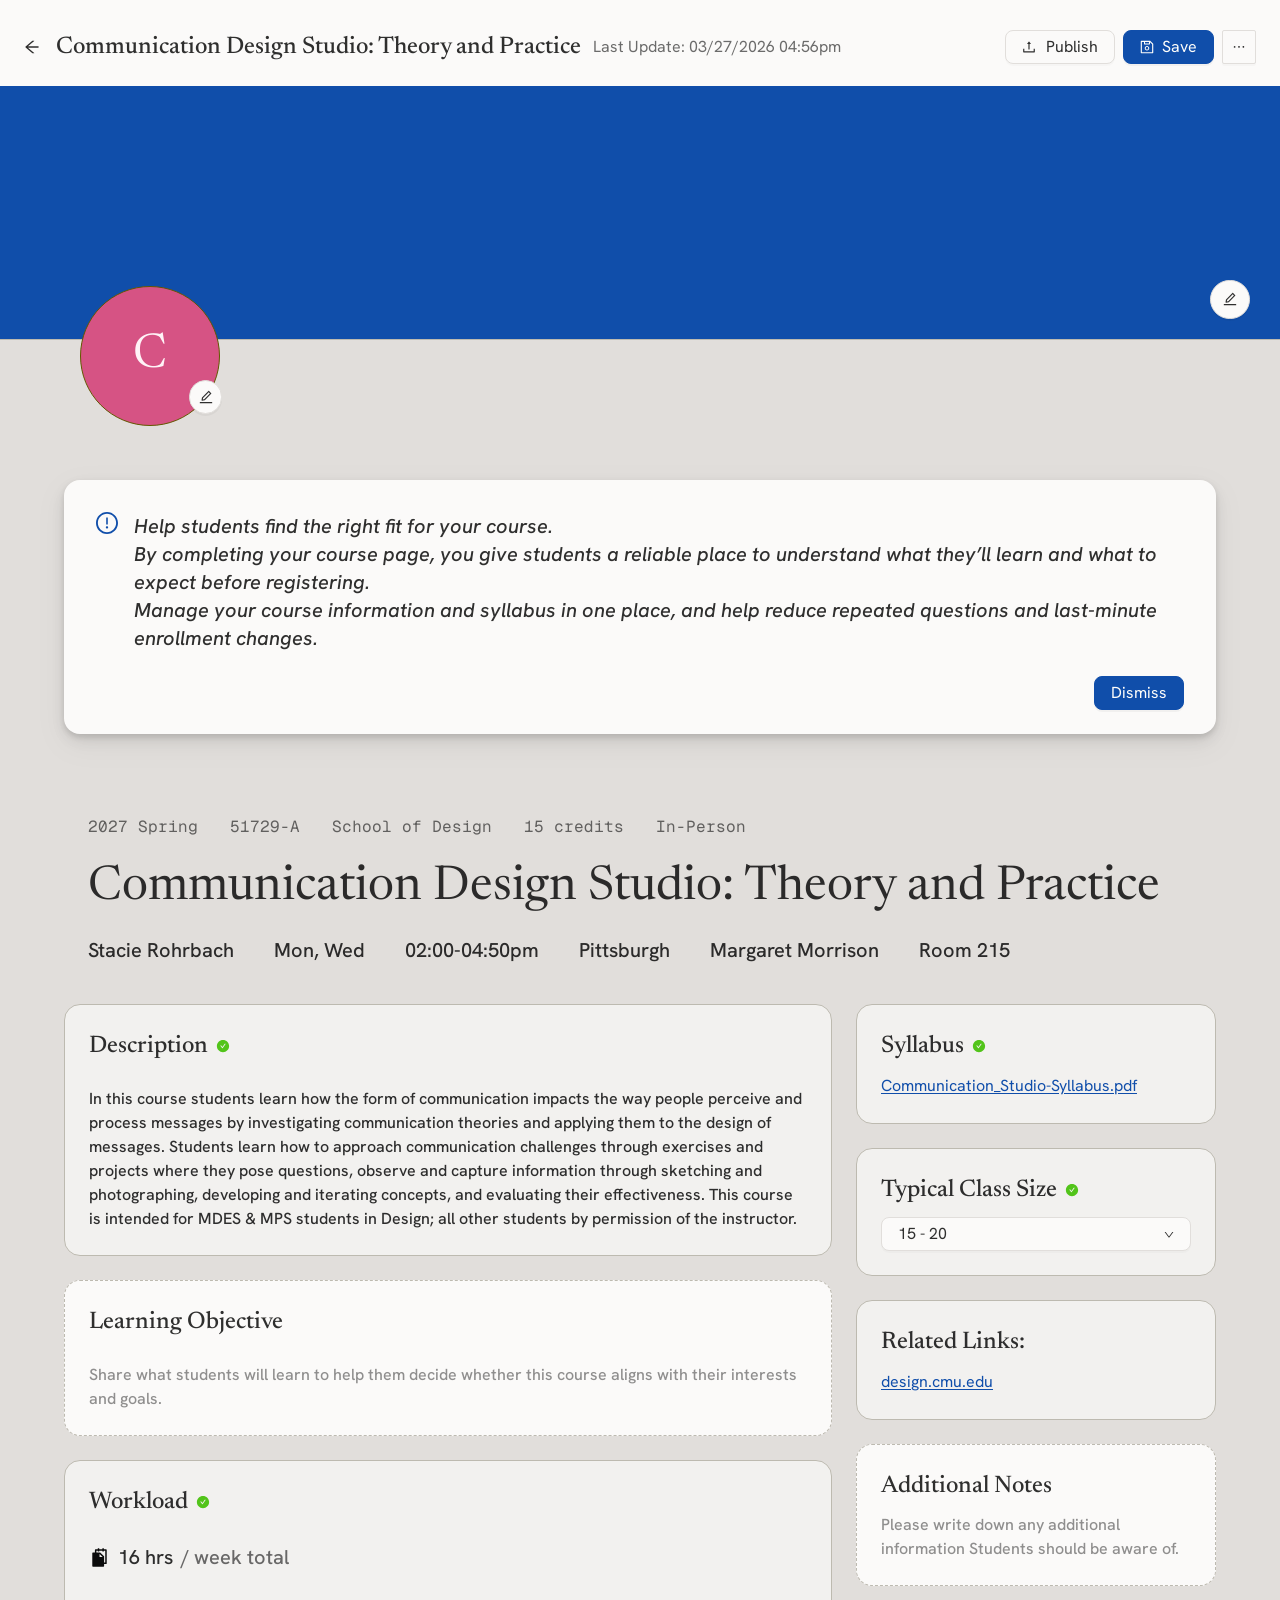
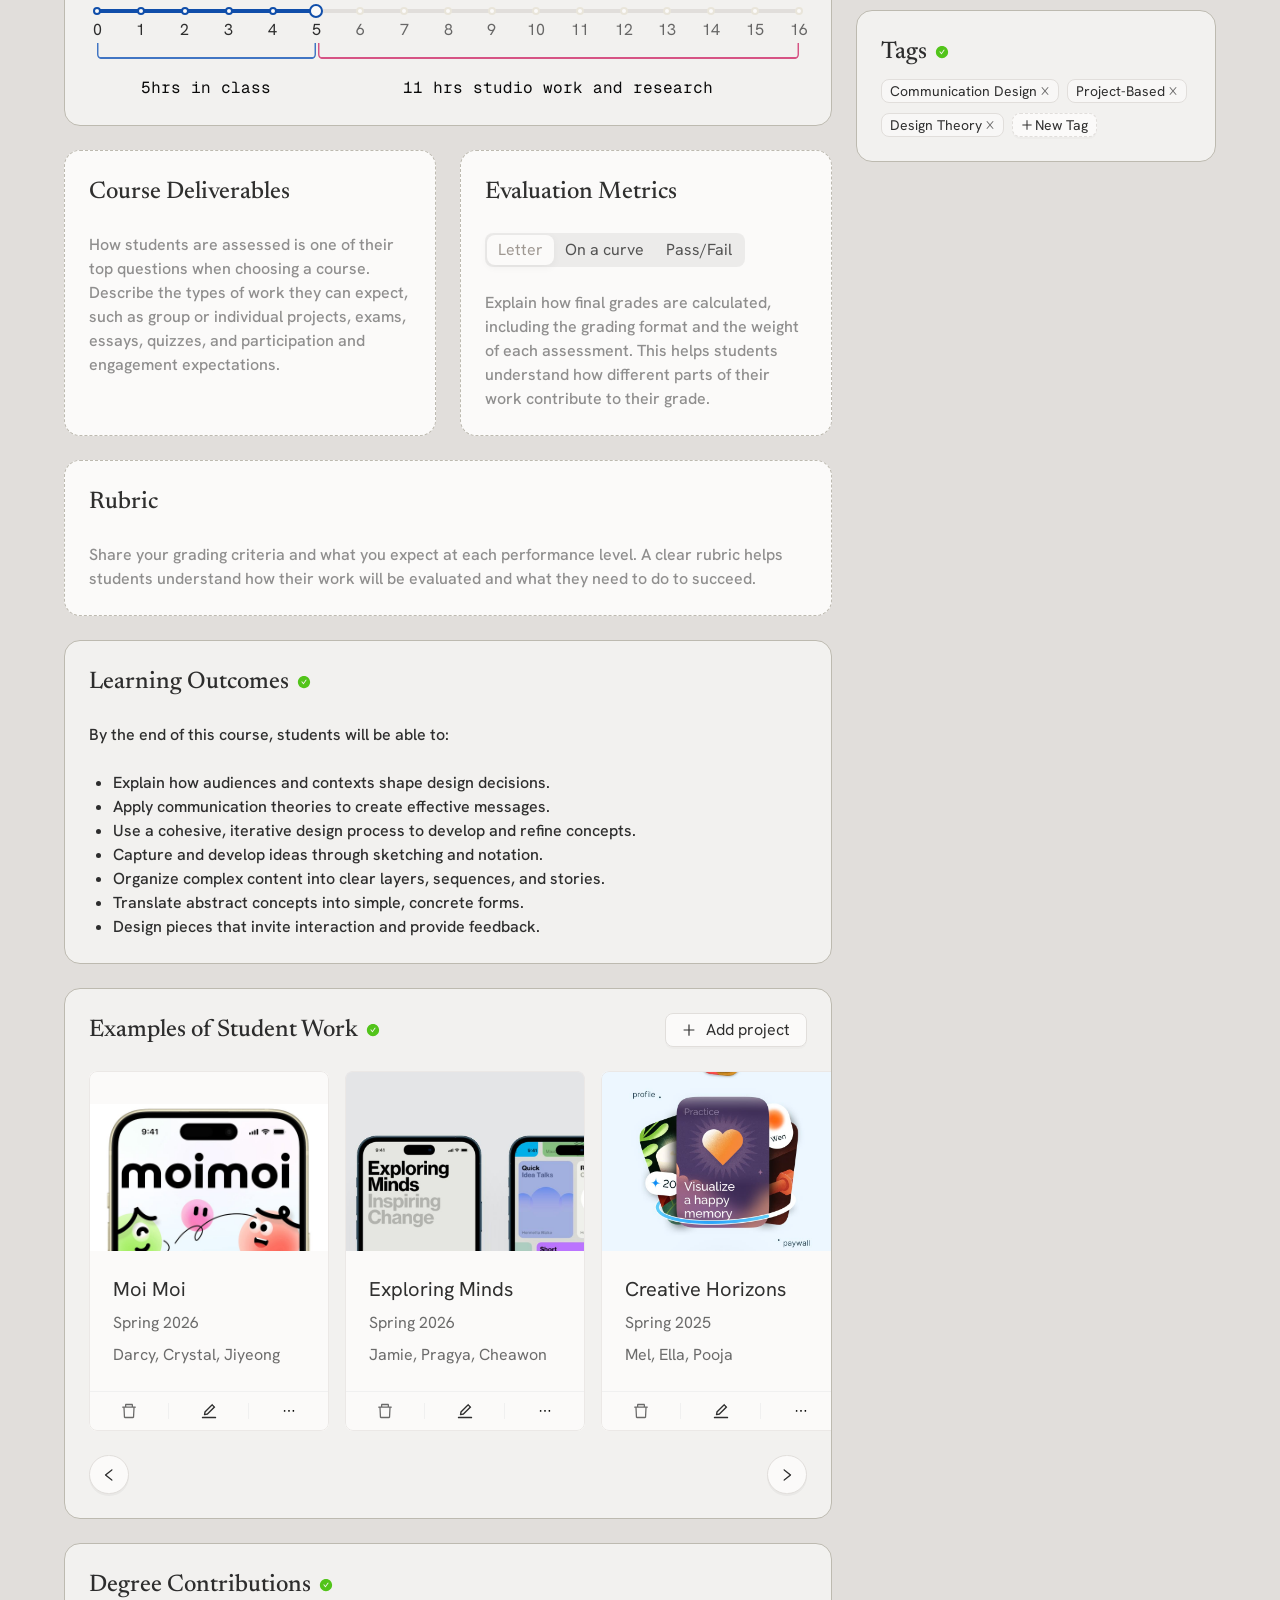
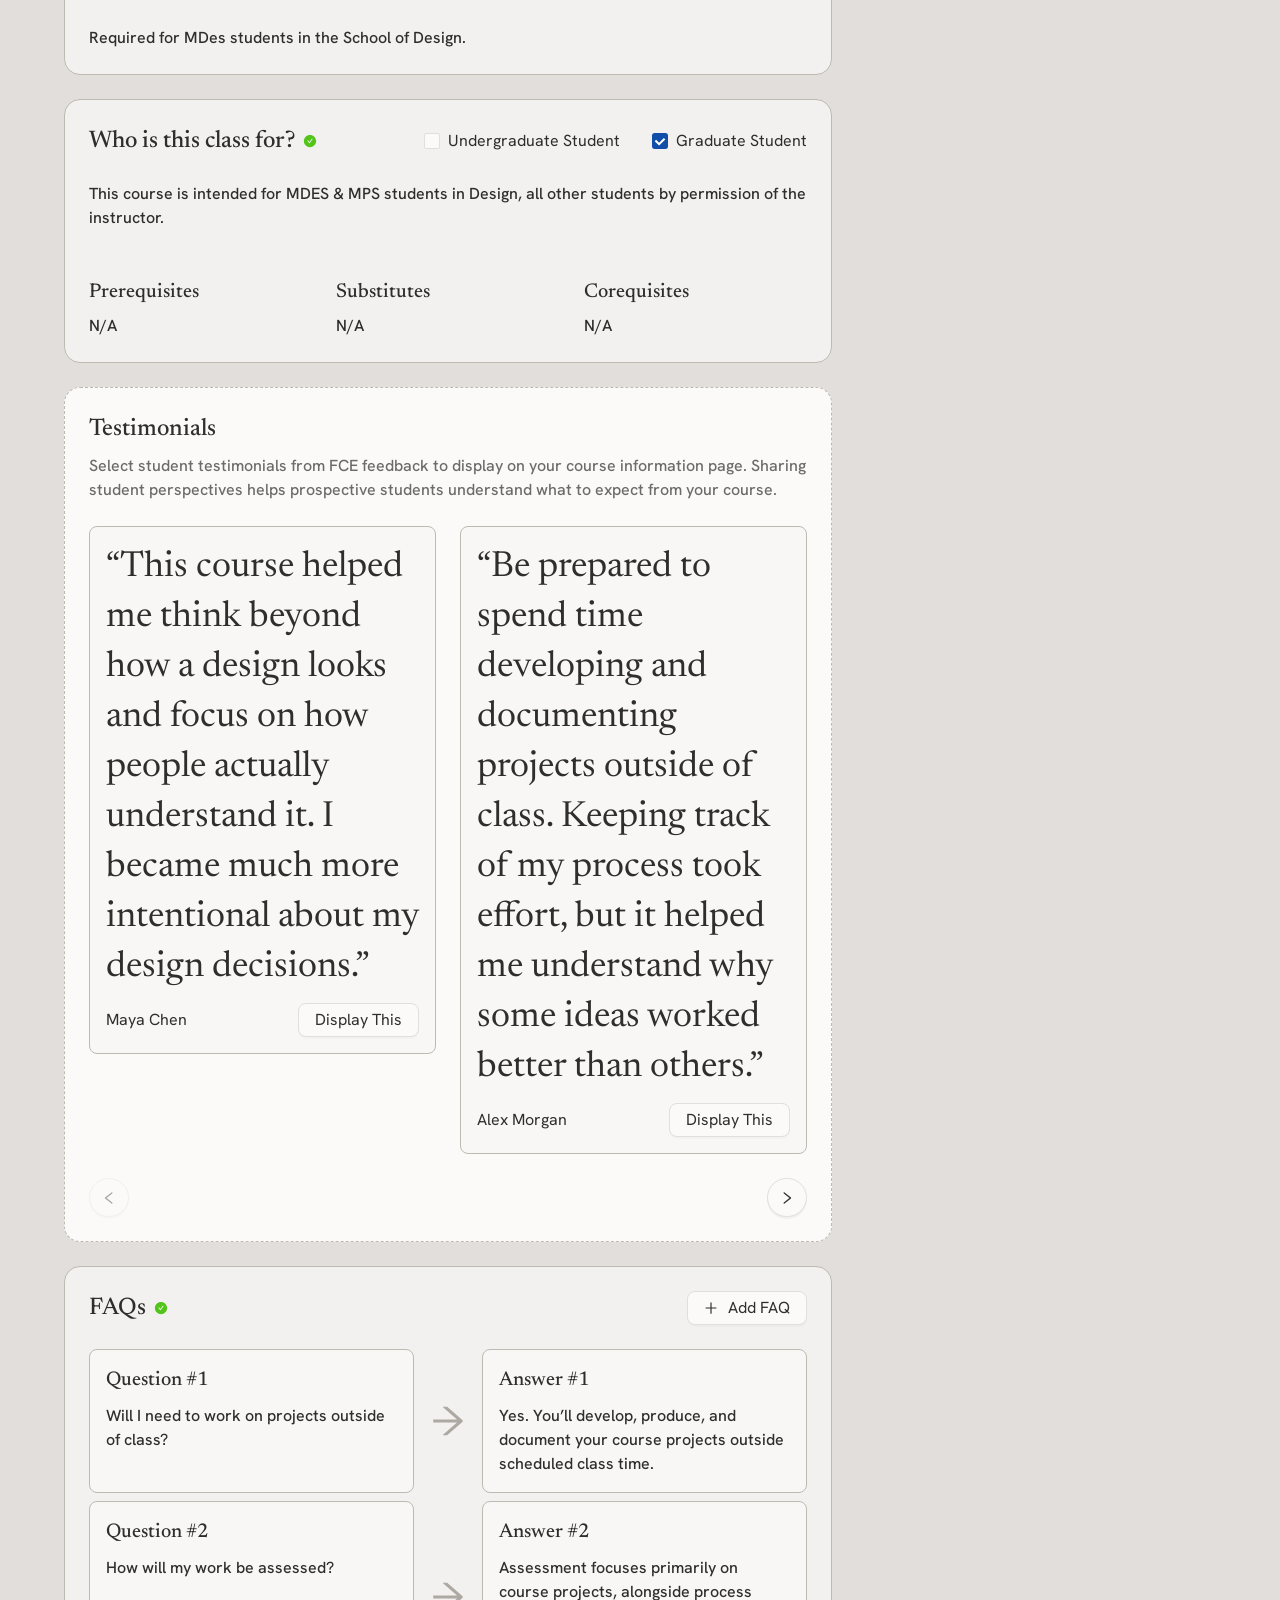
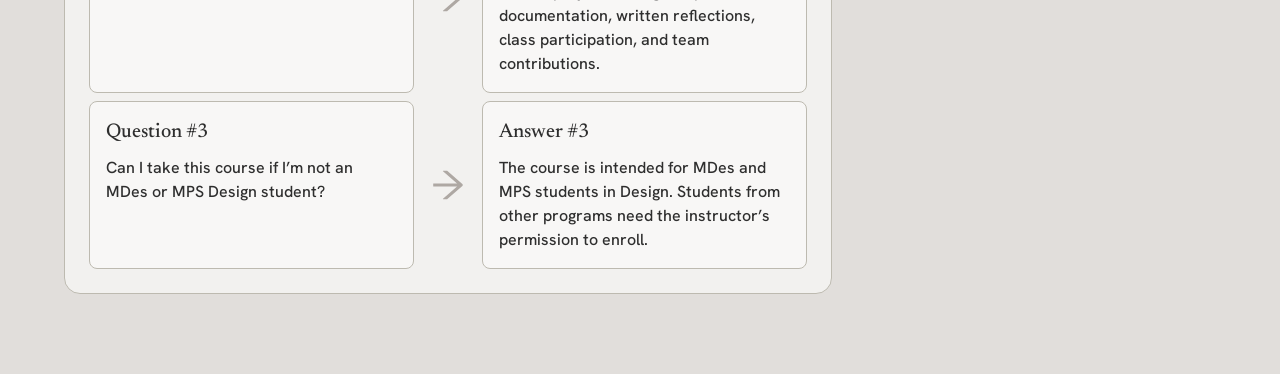
==== courseeditor/index.html @ fc2aa96a "Move course editor into courseeditor/ and add project home page Each prototype page now lives in its" ====
<!doctype html>
<html lang="en">
<head>
  <meta charset="utf-8" />
  <meta name="viewport" content="width=device-width, initial-scale=1" />
  <title>C Studio – Course Editor</title>
  <link rel="preconnect" href="https://fonts.googleapis.com" />
  <link rel="preconnect" href="https://fonts.gstatic.com" crossorigin />
  <link href="https://fonts.googleapis.com/css2?family=Geist+Mono&family=Hanken+Grotesk:ital,wght@0,400;0,500;1,500&family=Newsreader:opsz,wght@6..72,400;6..72,500&display=swap" rel="stylesheet" />
  <link rel="stylesheet" href="styles.css" />
</head>
<body>

  <!-- ============ Page header ============ -->
  <header class="page-header">
    <div class="heading-left">
      <button class="icon-only" aria-label="Back"><img src="assets/icon-back.svg" alt="" width="16" height="16" /></button>
      <div class="heading-title">
        <p class="h4">Communication Design Studio: Theory and Practice</p>
        <p class="body secondary" id="lastUpdate">Last Update: 03/27/2026 04:56pm</p>
      </div>
    </div>
    <div class="heading-extra">
      <div class="menu-anchor">
        <button class="btn btn-secondary" id="publishBtn" aria-haspopup="menu">
          <img src="assets/icon-publish.svg" alt="" width="14" height="14" />Publish
        </button>
        <div class="dropdown-menu publish-menu" id="publishMenu" role="menu" hidden>
          <button role="menuitem" data-action="publish">Publish</button>
          <button role="menuitem" data-action="email">Send as Email</button>
          <button role="menuitem" data-action="canvas">Set up in Canvas</button>
          <button role="menuitem" data-action="syllabus">Export as Syllabus</button>
          <button role="menuitem" data-action="poster">Export as course poster</button>
        </div>
      </div>
      <button class="btn btn-primary" id="saveBtn"><img src="assets/icon-save.svg" alt="" width="14" height="14" />Save</button>
      <button class="btn-legacy-more" aria-label="More"><img src="assets/icon-header-more.svg" alt="" width="14" height="14" /></button>
    </div>
  </header>

  <!-- ============ Banner + avatar ============ -->
  <div class="hero">
    <div class="banner" id="banner">
      <img id="bannerImg" alt="" hidden />
      <div class="menu-anchor banner-edit">
        <button class="round-btn round-btn-lg" id="bannerEditBtn" aria-label="Change banner" aria-haspopup="menu">
          <img src="assets/icon-pencil.svg" alt="" width="14" height="14" />
        </button>
        <div class="dropdown-menu banner-menu" id="bannerMenu" role="menu" hidden>
          <button role="menuitem" data-action="upload">Upload from computer</button>
          <button role="menuitem" data-action="ai">Make Image with AI</button>
        </div>
      </div>
      <input type="file" id="bannerFile" accept="image/*" hidden />
    </div>
    <div class="avatar-wrap">
      <div class="avatar" id="avatar"><span>C</span><img id="avatarImg" alt="" hidden /></div>
      <button class="round-btn round-btn-sm avatar-edit" id="avatarEditBtn" aria-label="Change course image">
        <img src="assets/icon-pencil.svg" alt="" width="14" height="14" />
      </button>
      <input type="file" id="avatarFile" accept="image/*" hidden />
    </div>
  </div>

  <!-- ============ Content ============ -->
  <main class="page-content">
    <div class="content">

      <div class="info-wrap" id="infoWrap">
        <div class="modal-info">
          <div class="modal-info-content">
            <img src="assets/icon-info.svg" alt="" width="22" height="22" />
            <div class="modal-info-text">
              <p>Help students find the right fit for your course.<br />By completing your course page, you give students a reliable place to understand what they’ll learn and what to expect before registering. </p>
              <p>Manage your course information and syllabus in one place, and help reduce repeated questions and last-minute enrollment changes.</p>
            </div>
          </div>
          <button class="btn btn-primary" id="dismissInfo">Dismiss</button>
        </div>
      </div>

      <section class="course-head">
        <div class="course-meta">
          <p>2027 Spring</p><p>51729-A</p><p>School of Design</p><p>15 credits</p><p>In-Person</p>
        </div>
        <h1 class="course-title">Communication Design Studio: Theory and Practice</h1>
        <div class="course-info">
          <p>Stacie Rohrbach</p><p>Mon, Wed</p><p>02:00-04:50pm</p><p>Pittsburgh</p><p>Margaret Morrison</p><p>Room 215</p>
        </div>
      </section>

      <div class="columns">
        <!-- ---------- Main column ---------- -->
        <div class="main-col" id="mainCol">

          <div class="block">
            <section class="container" data-section>
              <div class="container-head">
                <h2 class="h4">Description</h2><span class="status" aria-label="Completed"></span>
              </div>
              <div class="body-text" contenteditable="true" data-field data-placeholder="Describe what this course is about.">In this course students learn how the form of communication impacts the way people perceive and process messages by investigating communication theories and applying them to the design of messages. Students learn how to approach communication challenges through exercises and projects where they pose questions, observe and capture information through sketching and photographing, developing and iterating concepts, and evaluating their effectiveness. This course is intended for MDES &amp; MPS students in Design; all other students by permission of the instructor.</div>
            </section>
          </div>

          <div class="block">
            <section class="container" data-section>
              <div class="container-head">
                <h2 class="h4">Learning Objective</h2><span class="status" aria-label="Completed"></span>
              </div>
              <div class="body-text" contenteditable="true" data-field data-placeholder="Share what students will learn to help them decide whether this course aligns with their interests and goals."></div>
            </section>
          </div>

          <div class="block">
            <section class="container" data-section data-always-filled>
              <div class="container-head">
                <h2 class="h4">Workload</h2><span class="status" aria-label="Completed"></span>
              </div>
              <div class="workload-total">
                <img src="assets/icon-snippets.svg" alt="" width="21" height="21" />
                <p class="h5-sans">16 hrs</p><p class="h5-sans secondary">/ week total</p>
              </div>
              <div class="workload">
                <div class="slider" id="slider">
                  <div class="track" id="track"><div class="track-fill" id="trackFill"></div></div>
                  <div class="marks" id="marks"></div>
                  <img class="handle" id="handle" src="assets/icon-handle.svg" alt="" width="14" height="14" />
                </div>
                <div class="brackets">
                  <div class="bracket bracket-in" id="bracketIn">
                    <img src="assets/bracket-blue.svg" alt="" />
                    <p class="mono" id="inLabel">5hrs in class</p>
                  </div>
                  <div class="bracket bracket-out" id="bracketOut">
                    <img src="assets/bracket-pink.svg" alt="" />
                    <p class="mono" id="outLabel">11 hrs studio work and research</p>
                  </div>
                </div>
              </div>
            </section>
          </div>

          <div class="block">
            <div class="pair">
              <section class="container" data-section>
                <div class="container-head">
                  <h2 class="h4">Course Deliverables</h2><span class="status" aria-label="Completed"></span>
                </div>
                <div class="body-text" contenteditable="true" data-field data-placeholder="How students are assessed is one of their top questions when choosing a course. Describe the types of work they can expect, such as group or individual projects, exams, essays, quizzes, and participation and engagement expectations."></div>
              </section>
              <section class="container" data-section>
                <div class="container-head">
                  <h2 class="h4">Evaluation Metrics</h2><span class="status" aria-label="Completed"></span>
                </div>
                <div class="segmented" role="radiogroup" aria-label="Grading format">
                  <button role="radio" aria-checked="true" class="is-selected">Letter</button>
                  <button role="radio" aria-checked="false">On a curve</button>
                  <button role="radio" aria-checked="false">Pass/Fail</button>
                </div>
                <div class="body-text" contenteditable="true" data-field data-placeholder="Explain how final grades are calculated, including the grading format and the weight of each assessment. This helps students understand how different parts of their work contribute to their grade."></div>
              </section>
            </div>
          </div>

          <div class="block">
            <section class="container" data-section>
              <div class="container-head">
                <h2 class="h4">Rubric</h2><span class="status" aria-label="Completed"></span>
              </div>
              <div class="body-text" contenteditable="true" data-field data-placeholder="Share your grading criteria and what you expect at each performance level. A clear rubric helps students understand how their work will be evaluated and what they need to do to succeed."></div>
            </section>
          </div>

          <div class="block">
            <section class="container" data-section>
              <div class="container-head">
                <h2 class="h4">Learning Outcomes</h2><span class="status" aria-label="Completed"></span>
              </div>
              <div class="body-text" contenteditable="true" data-placeholder="Introduce the outcomes.">By the end of this course, students will be able to:</div>
              <ul class="body-text outcomes" contenteditable="true" data-field>
                <li>Explain how audiences and contexts shape design decisions.</li>
                <li>Apply communication theories to create effective messages.</li>
                <li>Use a cohesive, iterative design process to develop and refine concepts.</li>
                <li>Capture and develop ideas through sketching and notation.</li>
                <li>Organize complex content into clear layers, sequences, and stories.</li>
                <li>Translate abstract concepts into simple, concrete forms.</li>
                <li>Design pieces that invite interaction and provide feedback.</li>
              </ul>
            </section>
          </div>

          <div class="block">
            <section class="container container-clip" data-section id="workSection">
              <div class="container-head between">
                <div class="container-head">
                  <h2 class="h4">Examples of Student Work</h2><span class="status" aria-label="Completed"></span>
                </div>
                <button class="btn btn-secondary btn-hover-primary" id="addProjectBtn">
                  <img src="assets/icon-plus-btn.svg" alt="" width="14" height="14" />Add project
                </button>
              </div>
              <div class="carousel" id="workCarousel"><div class="card-row" id="workRow"></div></div>
              <div class="carousel-nav">
                <button class="round-btn round-btn-lg" data-scroll="-1" aria-label="Previous projects"><img src="assets/icon-chev-left.svg" alt="" width="14" height="14" /></button>
                <button class="round-btn round-btn-lg" data-scroll="1" aria-label="Next projects"><img src="assets/icon-chev-right.svg" alt="" width="14" height="14" /></button>
              </div>
            </section>
          </div>

          <div class="block">
            <section class="container" data-section>
              <div class="container-head">
                <h2 class="h4">Degree Contributions</h2><span class="status" aria-label="Completed"></span>
              </div>
              <div class="body-text" contenteditable="true" data-field data-placeholder="Describe which degree requirements this course fulfills.">Required for MDes students in the School of Design.</div>
            </section>
          </div>

          <div class="block">
            <section class="container" data-section>
              <div class="container-head between">
                <div class="container-head">
                  <h2 class="h4">Who is this class for?</h2><span class="status" aria-label="Completed"></span>
                </div>
                <div class="checks">
                  <label class="checkbox"><input type="checkbox" /><span class="box"></span>Undergraduate Student</label>
                  <label class="checkbox"><input type="checkbox" checked /><span class="box"></span>Graduate Student</label>
                </div>
              </div>
              <div class="body-text" contenteditable="true" data-field data-placeholder="Describe who this course is intended for.">This course is intended for MDES &amp; MPS students in Design, all other students by permission of the instructor. </div>
              <div class="reqs">
                <div class="req"><p class="h5-serif">Prerequisites</p><div class="body-text" contenteditable="true">N/A</div></div>
                <div class="req"><p class="h5-serif">Substitutes</p><div class="body-text" contenteditable="true">N/A</div></div>
                <div class="req"><p class="h5-serif">Corequisites</p><div class="body-text" contenteditable="true">N/A</div></div>
              </div>
            </section>
          </div>

          <div class="block">
            <section class="container" data-section id="testimonialSection">
              <div class="testimonial-head">
                <div class="container-head">
                  <h2 class="h4">Testimonials</h2><span class="status" aria-label="Completed"></span>
                </div>
                <p class="body secondary-medium">Select student testimonials from FCE feedback to display on your course information page. Sharing student perspectives helps prospective students understand what to expect from your course.</p>
              </div>
              <div class="testimonial-row" id="testimonialRow"></div>
              <div class="carousel-nav">
                <button class="round-btn round-btn-lg" data-tscroll="-1" aria-label="Previous testimonials"><img src="assets/icon-chev-left.svg" alt="" width="14" height="14" /></button>
                <button class="round-btn round-btn-lg" data-tscroll="1" aria-label="Next testimonials"><img src="assets/icon-chev-right.svg" alt="" width="14" height="14" /></button>
              </div>
            </section>
          </div>

          <div class="block">
            <section class="container" data-section id="faqSection">
              <div class="container-head between">
                <div class="container-head">
                  <h2 class="h4">FAQs</h2><span class="status" aria-label="Completed"></span>
                </div>
                <button class="btn btn-secondary btn-hover-primary" id="addFaqBtn">
                  <img src="assets/icon-plus-btn.svg" alt="" width="14" height="14" />Add FAQ
                </button>
              </div>
              <div class="faq-list" id="faqList"></div>
            </section>
          </div>

        </div>

        <!-- ---------- Sidebar ---------- -->
        <aside class="side-col">
          <section class="container side" data-section data-always-filled>
            <div class="container-head">
              <h2 class="h4">Syllabus</h2><span class="status" aria-label="Completed"></span>
            </div>
            <button class="link" id="syllabusLink">Communication_Studio-Syllabus.pdf</button>
            <input type="file" id="syllabusFile" accept=".pdf,.doc,.docx" hidden />
          </section>

          <section class="container side" data-section data-always-filled>
            <div class="container-head">
              <h2 class="h4">Typical Class Size</h2><span class="status" aria-label="Completed"></span>
            </div>
            <div class="menu-anchor full">
              <button class="dropdown-trigger" id="sizeTrigger" aria-haspopup="listbox">
                <span id="sizeValue">15 - 20</span>
                <img src="assets/icon-dropdown.svg" alt="" width="10" height="11" />
              </button>
              <div class="dropdown-menu size-menu" id="sizeMenu" role="listbox" hidden>
                <button role="option">Under 10</button>
                <button role="option">10 - 15</button>
                <button role="option">15 - 20</button>
                <button role="option">20 - 30</button>
                <button role="option">30+</button>
              </div>
            </div>
          </section>

          <section class="container side">
            <h2 class="h4">Related Links:</h2>
            <a class="link" href="https://www.design.cmu.edu/" target="_blank" rel="noopener">design.cmu.edu</a>
          </section>

          <section class="container side" data-section>
            <h2 class="h4">Additional Notes</h2>
            <div class="body-text" contenteditable="true" data-field data-placeholder="Please write down any additional information Students should be aware of."></div>
          </section>

          <section class="container side" data-section data-always-filled>
            <div class="container-head">
              <h2 class="h4">Tags</h2><span class="status" aria-label="Completed"></span>
            </div>
            <div class="tags" id="tags"></div>
          </section>
        </aside>
      </div>
    </div>
  </main>

  <!-- ============ Modals ============ -->
  <div class="overlay" id="projectOverlay" hidden>
    <div class="modal modal-project" role="dialog" aria-modal="true" aria-labelledby="projectTitle">
      <div class="modal-header">
        <p class="h5-sans" id="projectTitle">Add project</p>
        <button class="icon-only" data-close aria-label="Close"><img src="assets/icon-modal-close.svg" alt="" width="16" height="16" /></button>
      </div>
      <form class="modal-content" id="projectForm" autocomplete="off">
        <div class="form-item">
          <label for="fSemester">Semester<span>:</span></label>
          <div class="select-wrap">
            <select id="fSemester">
              <option>Spring 2027</option><option>Fall 2026</option><option selected>Spring 2026</option><option>Fall 2025</option><option>Spring 2025</option>
            </select>
          </div>
        </div>
        <div class="form-item">
          <label for="fStudents">Student Name<span>:</span></label>
          <input class="field" id="fStudents" placeholder="Jane Doe, John Doe" />
        </div>
        <div class="form-item">
          <label for="fName">Project Name<span>:</span></label>
          <input class="field" id="fName" placeholder="Example Project" required />
        </div>
        <div class="form-item">
          <label for="fLink">Link<span>:</span></label>
          <input class="field" id="fLink" placeholder="www.example.com" />
        </div>
      </form>
      <div class="modal-footer">
        <button class="btn btn-primary" type="submit" form="projectForm" id="projectSubmit">Add</button>
      </div>
    </div>
  </div>

  <div class="overlay" id="emailOverlay" hidden>
    <div class="modal modal-email" role="dialog" aria-modal="true" aria-labelledby="emailTitle">
      <div class="modal-header">
        <p class="h5-sans" id="emailTitle">Send as Email</p>
        <button class="icon-only" data-close aria-label="Close"><img src="assets/icon-modal-close.svg" alt="" width="16" height="16" /></button>
      </div>
      <div class="modal-content email-content">
        <div class="email-row">
          <div class="autocomplete">
            <input class="field" id="emailInput" placeholder="janed@andrew.cmu.edu" autocomplete="off" />
            <div class="dropdown-menu suggest-menu" id="suggestMenu" role="listbox" hidden></div>
          </div>
          <button class="btn btn-secondary" id="emailAdd">Add</button>
        </div>
        <div class="email-tags" id="emailTags"></div>
      </div>
      <div class="modal-footer">
        <button class="btn btn-primary" id="emailSend">Send</button>
      </div>
    </div>
  </div>

  <div class="toast" id="toast" role="status" aria-live="polite" hidden>
    <img src="assets/icon-check-circle.svg" alt="" width="16" height="16" />
    <p id="toastText"></p>
  </div>

  <script src="app.js"></script>
</body>
</html>
---- courseeditor/styles.css ----
/* Design tokens (from Figma: C Studio – Design Board) */
:root {
  --stone-1: #fbfaf9;
  --stone-2: #f8f7f6;
  --stone-3: #f2f1ef;
  --stone-4: #ebe8e6;
  --stone-5: #e1dedb;
  --stone-6: #d6d2cf;
  --stone-10: #9f9892;
  --neutral-1: #fffefb;
  --neutral-6: #e9e5da;
  --neutral-8: #bdbab0;
  --neutral-13: #0b0b0b;
  --primary-1: #f1f7ff;
  --primary-6: #104eaa;
  --magenta-1: #fff3f7;
  --magenta-5: #d65384;
  --mustard-8: #635800;
  --divider: #f0f0f0;

  --text-85: rgba(11, 11, 11, 0.85);
  --text-60: rgba(11, 11, 11, 0.6);
  --text-45: rgba(11, 11, 11, 0.45);
  --text-inverse: #fffefb;

  --serif: "Newsreader", Georgia, serif;
  --sans: "Hanken Grotesk", system-ui, sans-serif;
  --mono: "Geist Mono", ui-monospace, monospace;

  --shadow-popover: 0 3px 6px -4px rgba(0, 0, 0, 0.12), 0 6px 16px 0 rgba(0, 0, 0, 0.08), 0 9px 28px 8px rgba(0, 0, 0, 0.05);
  --shadow-btn-secondary: 0 2px 0 rgba(0, 0, 0, 0.02);
  --shadow-btn-primary: 0 2px 0 rgba(0, 0, 0, 0.04);

  --page-pad: 64px;
}

* { box-sizing: border-box; }
html, body { margin: 0; }
body {
  background: var(--stone-5);
  color: var(--text-85);
  font-family: var(--sans);
  font-size: 16px;
  line-height: 24px;
  -webkit-font-smoothing: antialiased;
}
p, h1, h2, ul { margin: 0; }
button { font: inherit; color: inherit; background: none; border: 0; padding: 0; cursor: pointer; }
input, select { font: inherit; color: inherit; }
[hidden] { display: none !important; }

/* ---------- Type ---------- */
.h4 { font-family: var(--serif); font-weight: 500; font-size: 24px; line-height: 34px; color: var(--text-85); white-space: nowrap; }
.h5-sans { font-family: var(--sans); font-weight: 500; font-size: 20px; line-height: 28px; color: var(--text-85); white-space: nowrap; }
.h5-serif { font-family: var(--serif); font-weight: 500; font-size: 20px; line-height: 28px; }
.body { font-size: 16px; line-height: 24px; }
.secondary { color: var(--text-60); }
.secondary-medium { color: var(--text-60); font-weight: 500; }
.mono { font-family: var(--mono); font-size: 16px; line-height: 26px; color: var(--neutral-13); white-space: nowrap; }

/* ---------- Buttons ---------- */
.btn {
  display: inline-flex; align-items: center; justify-content: center; gap: 10px;
  padding: 4px 16px; border-radius: 8px; border: 1px solid transparent;
  font-size: 16px; line-height: 24px; white-space: nowrap;
  transition: border-color .15s, color .15s, background-color .15s;
}
.btn img { display: block; }
.btn-primary { background: var(--primary-6); border-color: var(--primary-6); color: var(--text-inverse); gap: 8px; box-shadow: var(--shadow-btn-primary); }
.btn-primary:hover { background: #2a64bb; border-color: #2a64bb; }
.btn-secondary { background: var(--stone-1); border-color: var(--stone-5); color: var(--text-85); box-shadow: var(--shadow-btn-secondary); }
.btn-secondary:hover { border-color: var(--primary-6); color: var(--primary-6); }
.btn-secondary:hover img { filter: brightness(0) saturate(100%) invert(20%) sepia(84%) saturate(2400%) hue-rotate(207deg) brightness(88%); }
.btn-primary.is-on { background: var(--primary-6); }

.round-btn {
  display: inline-flex; align-items: center; justify-content: center;
  background: var(--stone-1); border: 1px solid var(--stone-5); border-radius: 100px;
  box-shadow: var(--shadow-btn-primary);
}
.round-btn-lg { width: 40px; height: 39.2px; }
.round-btn-sm { width: 33px; height: 34px; }
.round-btn:hover { border-color: var(--primary-6); }
.round-btn:disabled { opacity: .4; cursor: default; border-color: var(--stone-5); }
.icon-only { display: inline-flex; align-items: center; justify-content: center; }
.icon-only img { display: block; }

.link {
  font-size: 16px; line-height: 26px; color: var(--primary-6); text-decoration: underline;
  text-underline-position: from-font; white-space: nowrap; text-align: left;
}

/* ---------- Header ---------- */
.page-header {
  position: fixed; inset: 0 0 auto 0; height: 86px; z-index: 50;
  background: var(--stone-1);
  display: flex; align-items: center; justify-content: space-between;
  padding: 24px 24px 16px;
}
.heading-left { display: flex; align-items: center; gap: 16px; padding: 6px 0; min-width: 0; }
.heading-title { display: flex; align-items: center; gap: 12px; white-space: nowrap; min-width: 0; }
.heading-title .body { white-space: nowrap; }
.heading-extra { display: flex; align-items: center; gap: 8px; height: 32px; }
.btn-legacy-more {
  width: 34px; height: 34px; display: flex; align-items: center; justify-content: center;
  background: var(--stone-1); border: 1px solid var(--stone-5); border-radius: 2px; box-shadow: var(--shadow-btn-secondary);
}

/* ---------- Dropdown menu ---------- */
.menu-anchor { position: relative; }
.menu-anchor.full { width: 100%; }
.dropdown-menu {
  position: absolute; z-index: 60;
  background: var(--stone-1); border-radius: 8px; padding: 4px 0;
  box-shadow: var(--shadow-popover);
  display: flex; flex-direction: column; overflow: hidden;
}
.dropdown-menu > button, .dropdown-menu > div {
  display: flex; align-items: center; width: 100%; padding: 5px 12px; text-align: left;
  font-size: 16px; line-height: 24px; color: var(--text-85); white-space: nowrap;
}
.dropdown-menu > button:hover, .dropdown-menu > .is-active { background: var(--primary-1); font-weight: 500; }
.publish-menu { right: 0; top: calc(100% + 8px); width: 197px; }
.banner-menu { right: 0; top: calc(100% + 8px); width: 188px; }
.size-menu { left: 0; right: 0; top: calc(100% + 4px); }

/* ---------- Hero ---------- */
.hero { position: relative; padding-top: 80px; }
.banner {
  position: relative; height: 260px; background: var(--primary-6);
  border-bottom: 1px solid var(--neutral-8);
}
.banner > img { position: absolute; inset: 0; width: 100%; height: 100%; object-fit: cover; object-position: 50% 18.7%; }
.banner-edit { position: absolute; right: 30px; bottom: 20px; }
.avatar-wrap { position: absolute; left: 80px; top: 286px; width: 140px; height: 140px; z-index: 2; }
.avatar {
  width: 140px; height: 140px; border-radius: 100px; overflow: hidden;
  background: var(--magenta-5); border: 1px solid var(--mustard-8);
  display: flex; align-items: center; justify-content: center;
  font-family: var(--serif); font-size: 48px; color: var(--magenta-1);
}
.avatar img { width: 100%; height: 100%; object-fit: cover; }
.avatar-edit { position: absolute; left: 109px; top: 94px; }

/* ---------- Layout ---------- */
.page-content { display: flex; justify-content: center; padding: 80px var(--page-pad) 80px; }
.content { width: min(1400px, 100%); display: flex; flex-direction: column; }
.info-wrap { padding-top: 60px; }
.modal-info {
  background: var(--stone-1); border-radius: 16px; padding: 32px 32px 24px;
  display: flex; flex-direction: column; align-items: flex-end; gap: 24px;
  filter: drop-shadow(0 3px 3px rgba(0,0,0,.12)) drop-shadow(0 6px 8px rgba(0,0,0,.08)) drop-shadow(0 9px 14px rgba(0,0,0,.05));
}
.modal-info-content { display: flex; gap: 16px; align-items: flex-start; width: 100%; }
.modal-info-content > img { flex: none; }
.modal-info-text { font-weight: 500; font-style: italic; font-size: 20px; line-height: 28px; color: var(--text-85); }

.course-head { display: flex; flex-direction: column; gap: 24px; padding: 80px 24px 0; }
.course-meta { display: flex; gap: 32px; font-family: var(--mono); font-size: 16px; line-height: 26px; color: var(--text-60); white-space: nowrap; }
.course-title { font-family: var(--serif); font-weight: 400; font-size: 48px; line-height: normal; color: var(--text-85); }
.course-info { display: flex; gap: 40px; font-weight: 500; font-size: 20px; line-height: 28px; white-space: nowrap; flex-wrap: wrap; }

.columns { display: flex; gap: 24px; align-items: flex-start; padding-top: 40px; }
.main-col { flex: 1 1 0; min-width: 0; display: flex; flex-direction: column; gap: 24px; }
.side-col { flex: 0 0 360px; display: flex; flex-direction: column; gap: 24px; }

/* ---------- Containers ---------- */
.container {
  position: relative;
  background: var(--stone-3); border: 1px solid var(--neutral-8); border-radius: 16px;
  padding: 24px; display: flex; flex-direction: column; align-items: flex-start; gap: 24px;
  width: 100%;
}
.container.side { gap: 10px; }
.container.is-empty { background: var(--stone-1); border-style: dashed; }
.container-clip { overflow: hidden; }
.container-head { display: flex; align-items: center; }
.container-head.between { justify-content: space-between; width: 100%; }
.status {
  width: 30px; height: 30px; flex: none;
  background: url(assets/icon-status.svg) center / 14px 14px no-repeat;
}
.container.is-empty .status { display: none; }
.container.is-empty .container-head { align-items: flex-start; }

.body-text {
  width: 100%; font-weight: 500; font-size: 16px; line-height: 24px; color: var(--text-85);
  outline: none; border-radius: 4px; cursor: text; min-height: 24px;
}
.body-text:empty::before { content: attr(data-placeholder); color: var(--text-45); pointer-events: none; }
.outcomes { padding-left: 24px; list-style: disc; }
.outcomes:empty::before { content: "Add a learning outcome."; color: var(--text-45); }

/* Drag handle shown on hover (Figma: "Tool") */
.block { position: relative; width: 100%; isolation: isolate; }
/* Invisible hover area: covers the handle on the left and half of the gaps around the section */
.block::before { content: ""; position: absolute; z-index: -1; inset: -12px -12px -12px -76px; }
.block .tool {
  position: absolute; left: -69px; top: 0; width: 62px; height: 48px;
  display: flex; justify-content: flex-end; padding-top: 16px;
  opacity: 0; pointer-events: none;
}
.block:hover .tool, .block.is-dragging .tool { opacity: 1; pointer-events: auto; }
.tool button {
  width: 32px; height: 32px; display: flex; align-items: center; justify-content: center;
  background: var(--neutral-1); border: 1px solid var(--neutral-8); border-radius: 8px; cursor: grab;
  touch-action: none;
}
.tool button:hover { border-color: var(--primary-6); }
.block.is-dragging { z-index: 40; pointer-events: none; }
.block.is-dragging .tool button { pointer-events: auto; cursor: grabbing; border-color: var(--primary-6); }
.block.is-dragging > :not(.tool) { transform: rotate(-0.4deg); }
.block.is-dragging .container { box-shadow: var(--shadow-popover); }
.drop-placeholder { width: 100%; border: 1px dashed var(--primary-6); border-radius: 16px; background: rgba(16, 78, 170, .04); flex: none; }
body.is-reordering, body.is-reordering * { cursor: grabbing !important; user-select: none; }

.pair { display: flex; gap: 24px; align-items: stretch; width: 100%; }
.pair > .container { flex: 1 1 0; min-width: 0; }

/* ---------- Segmented ---------- */
.segmented { display: flex; align-items: center; padding: 2px; border-radius: 8px; background: rgba(0,0,0,.06); }
.segmented button { padding: 3px 11px; font-size: 16px; line-height: 24px; color: rgba(0,0,0,.65); border-radius: 8px; white-space: nowrap; }
.segmented button.is-selected { background: var(--stone-1); box-shadow: 0 2px 8px rgba(0,0,0,.05); color: var(--text-85); }
.container.is-empty .segmented button.is-selected { color: var(--stone-10); }

/* ---------- Workload ---------- */
.workload-total { display: flex; align-items: center; gap: 8px; width: 100%; }
.workload { width: 100%; display: flex; flex-direction: column; gap: 16px; }
.slider { position: relative; padding: 14px 8px; height: 32px; cursor: pointer; touch-action: none; user-select: none; }
.track { height: 4px; border-radius: 100px; background: var(--stone-5); position: relative; }
.track-fill { position: absolute; left: 0; top: 0; bottom: 0; border-radius: 100px; background: var(--primary-6); }
.marks { position: absolute; left: 8px; right: 8px; top: 12px; height: 0; }
.mark { position: absolute; top: 0; width: 0; }
.mark i {
  position: absolute; left: -4px; top: 0; width: 8px; height: 8px; border-radius: 17px;
  background: var(--stone-1); border: 2px solid var(--neutral-6);
}
.mark.on i { border-color: var(--primary-6); }
.mark.current i { display: none; }
.mark span {
  position: absolute; top: 11px; transform: translateX(-50%); white-space: nowrap;
  font-size: 16px; line-height: 24px; color: var(--text-60);
}
.mark.on span { color: var(--text-85); }
.handle { position: absolute; top: 9px; margin-left: -7px; width: 14px; height: 14px; cursor: grab; }
.slider.is-dragging .handle { cursor: grabbing; }
.brackets { display: flex; gap: 2px; padding: 0 8px; }
.bracket { display: flex; flex-direction: column; align-items: center; min-width: 0; }
.bracket > img { width: 100%; height: 16px; display: block; }
.bracket p { padding-top: 16px; }
.bracket-out { flex: 1 1 0; }

/* ---------- Student work cards ---------- */
.carousel { width: calc(100% + 24px); margin-right: -24px; overflow: hidden; }
.card-row { display: flex; gap: 16px; transition: transform .3s ease; }
.card {
  flex: 0 0 240px; width: 240px; background: var(--stone-1);
  border-radius: 8px; overflow: hidden; display: flex; flex-direction: column; position: relative;
}
.card::after { content: ""; position: absolute; inset: 0; border: 1px solid var(--stone-4); border-radius: 8px; pointer-events: none; }
.card-img { position: relative; height: 180px; overflow: hidden; display: block; }
.card-img img { position: absolute; left: 0; width: 100%; max-width: none; }
.card-img.card-color img.thumb { top: 0; height: 100%; object-fit: cover; }
.card-body { padding: 24px; display: flex; flex-direction: column; gap: 8px; }
.card-body p { white-space: nowrap; overflow: hidden; text-overflow: ellipsis; }
.card-title { font-size: 20px; line-height: 28px; color: var(--text-85); }
.card-sub { font-size: 16px; line-height: 24px; color: var(--text-60); }
.card-actions { display: flex; padding: 12px 0; box-shadow: inset 0 1px 0 var(--divider); }
.card-actions button { flex: 1 1 0; display: flex; justify-content: center; box-shadow: inset -1px 0 0 var(--divider); }
.card-actions button:last-child { box-shadow: none; }
.card-actions button img { width: 16px; height: 16px; display: block; }
.card-actions button:hover img { opacity: .6; }
.carousel-nav { display: flex; justify-content: space-between; width: 100%; }

/* ---------- Who is this for ---------- */
.checks { display: flex; gap: 32px; }
.checkbox { display: inline-flex; align-items: center; gap: 8px; cursor: pointer; white-space: nowrap; }
.checkbox input { position: absolute; opacity: 0; pointer-events: none; }
.checkbox .box { width: 16px; height: 16px; border-radius: 2px; background: var(--stone-1); border: 1px solid var(--stone-5); flex: none; }
.checkbox input:checked + .box { background: url(assets/icon-checkbox-checked.svg) center / 16px 16px no-repeat; border-color: transparent; }
.checkbox input:focus-visible + .box { outline: 2px solid var(--primary-6); outline-offset: 2px; }
.reqs { display: flex; gap: 24px; padding-top: 24px; width: 100%; }
.req { flex: 0 1 300px; display: flex; flex-direction: column; gap: 8px; min-width: 0; }

/* ---------- Testimonials ---------- */
.testimonial-head { display: flex; flex-direction: column; gap: 8px; width: 100%; }
.testimonial-row { display: flex; gap: 24px; align-items: flex-start; width: 100%; }
.testimonial {
  flex: 1 1 0; min-width: 0; background: var(--stone-2); border: 1px solid var(--neutral-8); border-radius: 8px;
  padding: 16px; display: flex; flex-direction: column; gap: 10px;
}
.testimonial blockquote { margin: 0; font-family: var(--serif); font-size: 36px; line-height: 50px; color: var(--text-85); }
.testimonial-foot { display: flex; align-items: center; justify-content: space-between; width: 100%; }

/* ---------- FAQs ---------- */
.faq-list { display: flex; flex-direction: column; gap: 8px; width: 100%; }
.faq { display: flex; gap: 16px; align-items: center; }
.faq-box {
  flex: 1 1 0; min-width: 0; align-self: stretch; background: var(--stone-2); border: 1px solid var(--neutral-8); border-radius: 8px;
  padding: 16px; display: flex; flex-direction: column; gap: 10px; color: var(--text-85);
}
.faq > img { flex: none; width: 36px; height: 36px; }

/* ---------- Sidebar bits ---------- */
.dropdown-trigger {
  width: 100%; display: flex; align-items: center; gap: 8px; padding: 4px 16px;
  background: var(--stone-1); border: 1px solid var(--stone-5); border-radius: 8px; box-shadow: 0 2px 0 rgba(0,0,0,.02);
  text-align: left;
}
.dropdown-trigger span { flex: 1; }
.dropdown-trigger:hover, .dropdown-trigger[aria-expanded="true"] { border-color: var(--primary-6); }
.tags { display: flex; flex-wrap: wrap; gap: 10px 8px; width: 100%; }
.tag {
  display: inline-flex; align-items: center; gap: 3px; padding: 0 8px; border-radius: 8px;
  background: var(--stone-2); border: 1px solid var(--stone-5);
  font-size: 14px; line-height: 22px; color: var(--text-85); white-space: nowrap;
}
.tag button { display: flex; }
.tag button img { width: 10px; height: 10px; display: block; }
.tag-plus { background: var(--stone-1); border-style: dashed; gap: 2px; box-shadow: 0 2px 0 rgba(0,0,0,.02); }
.tag-plus img { width: 12px; height: 12px; }
.tag-input { border: 0; outline: 0; background: transparent; font-size: 14px; line-height: 22px; width: 110px; padding: 0; }

/* ---------- Modals ---------- */
.overlay {
  position: fixed; inset: 0; z-index: 100; background: rgba(0, 0, 0, .45);
  display: flex; align-items: center; justify-content: center; padding: 24px;
}
.modal {
  width: 572px; max-width: 100%; background: var(--stone-1); border-radius: 16px;
  box-shadow: var(--shadow-popover); display: flex; flex-direction: column;
}
.modal-project { overflow: hidden; }
.modal-header {
  display: flex; align-items: center; justify-content: space-between; padding: 16px 24px;
  box-shadow: inset 0 -1px 0 var(--divider);
}
.modal-content { padding: 24px 16px; display: flex; flex-direction: column; }
.modal-footer { display: flex; justify-content: flex-end; padding: 10px 16px 16px; box-shadow: inset 0 1px 0 var(--divider); }
.form-item { display: flex; align-items: flex-start; padding-bottom: 24px; }
.form-item label {
  flex: 0 0 120px; padding-right: 16px; padding-top: 5px; display: flex; gap: 4px; white-space: nowrap;
  font-size: 16px; line-height: 24px; color: var(--text-85);
}
.field, .select-wrap select {
  flex: 1 1 0; min-width: 0; width: 100%; padding: 4px 12px; border: 1px solid var(--stone-5); border-radius: 2px;
  background: var(--stone-1); font-size: 16px; line-height: 24px; color: var(--text-85); outline: none;
}
.field::placeholder { color: var(--text-45); }
.field:hover, .select-wrap select:hover { border-color: #5d8ad0; }
.field:focus, .select-wrap select:focus { border-color: #5d8ad0; box-shadow: 0 0 0 2px rgba(16, 78, 170, .1); }
.field.is-invalid { border-color: #ff4d4f; }
.select-wrap { flex: 1 1 0; position: relative; }
.select-wrap select { appearance: none; -webkit-appearance: none; padding-right: 30px; cursor: pointer; }
.select-wrap::after {
  content: ""; position: absolute; right: 12px; top: 50%; width: 10.2px; height: 6.9px; margin-top: -3.4px;
  background: url(assets/icon-select.svg) center / contain no-repeat; pointer-events: none;
}
.email-content { gap: 10px; }
.email-row { display: flex; gap: 8px; align-items: flex-start; width: 100%; }
.autocomplete { position: relative; flex: 1 1 0; }
.suggest-menu { left: 0; top: calc(100% + 4px); min-width: 292px; padding: 4px 0; }
.email-tags { display: flex; flex-wrap: wrap; gap: 8px; }
.email-tags:empty { display: none; }

/* ---------- Toast (Figma: Message) ---------- */
.toast {
  position: fixed; left: 50%; bottom: 40px; transform: translateX(-50%); z-index: 120;
  display: flex; align-items: center; gap: 8px; padding: 10px 16px; border-radius: 2px;
  background: var(--stone-1); box-shadow: 0 2px 8px rgba(0, 0, 0, .15);
  font-weight: 500; white-space: nowrap;
  animation: toast-in .2s ease-out;
}
@keyframes toast-in { from { transform: translate(-50%, 8px); } to { transform: translate(-50%, 0); } }
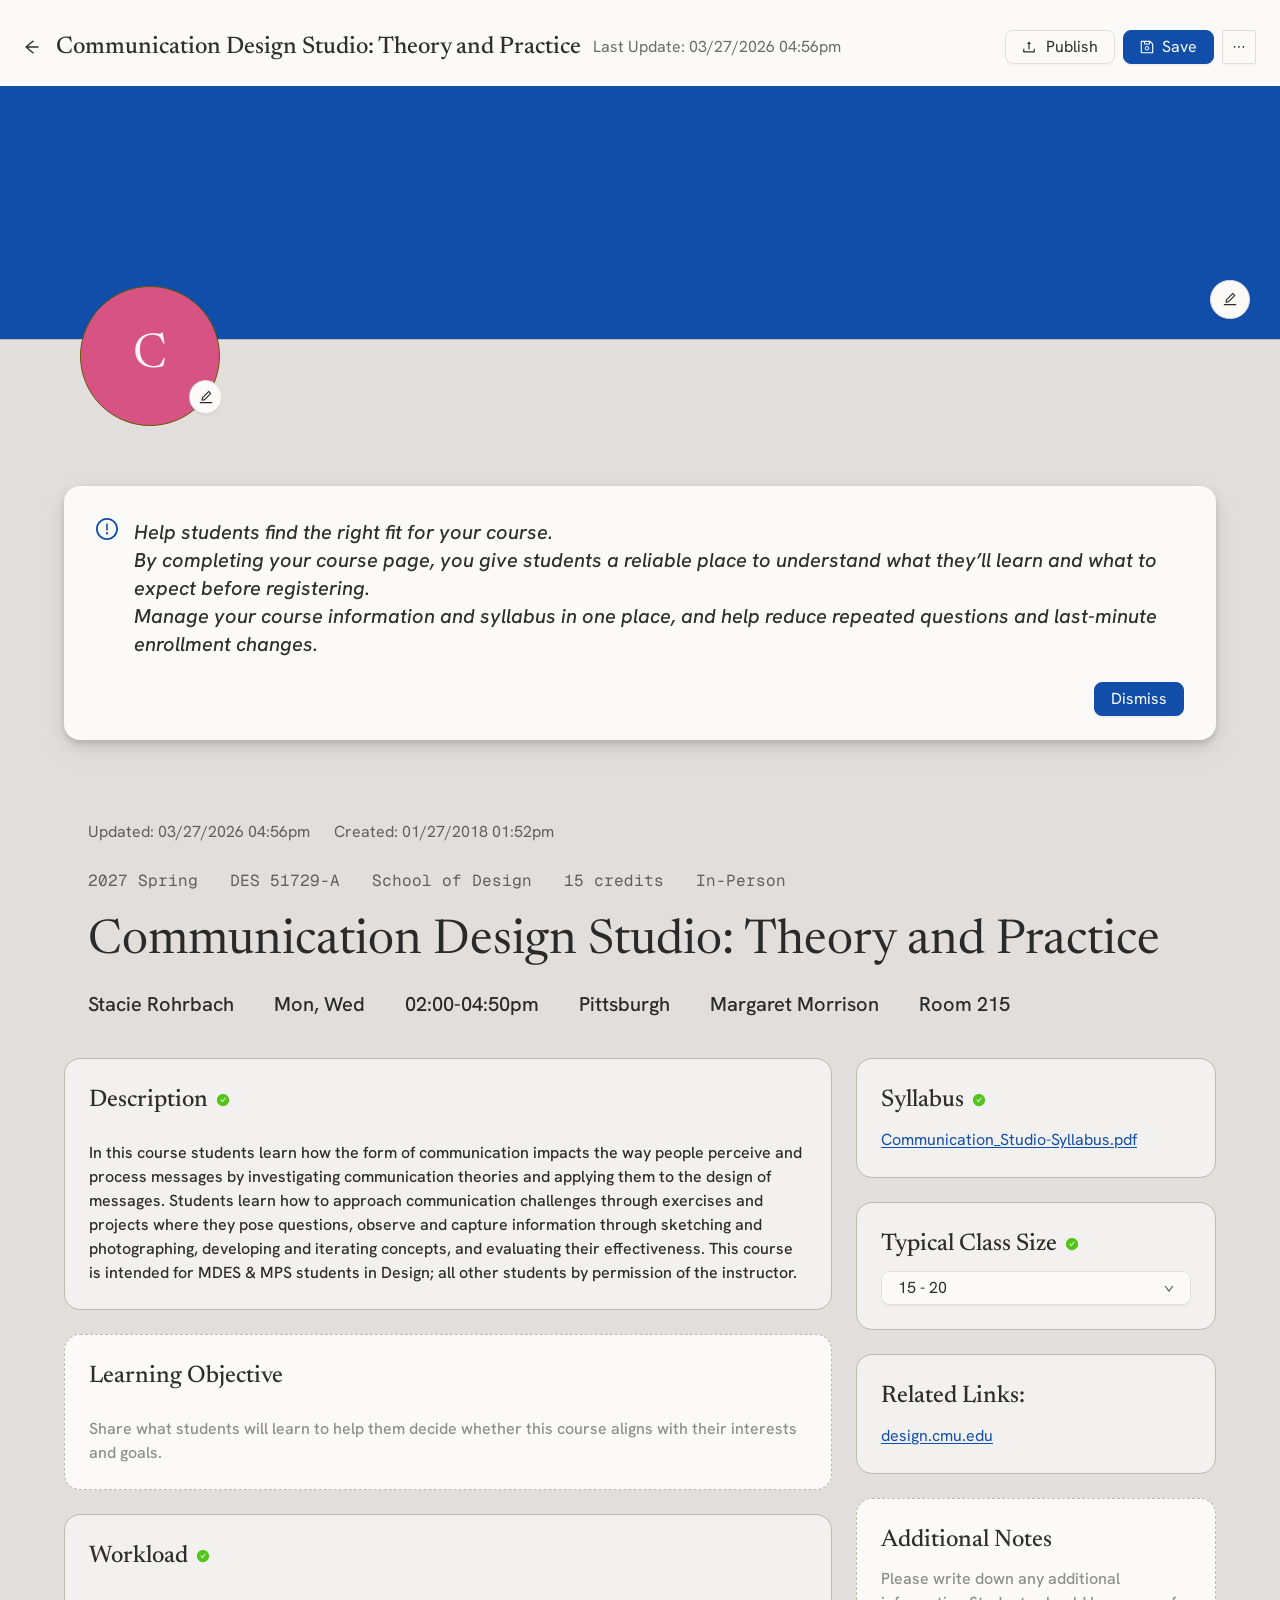
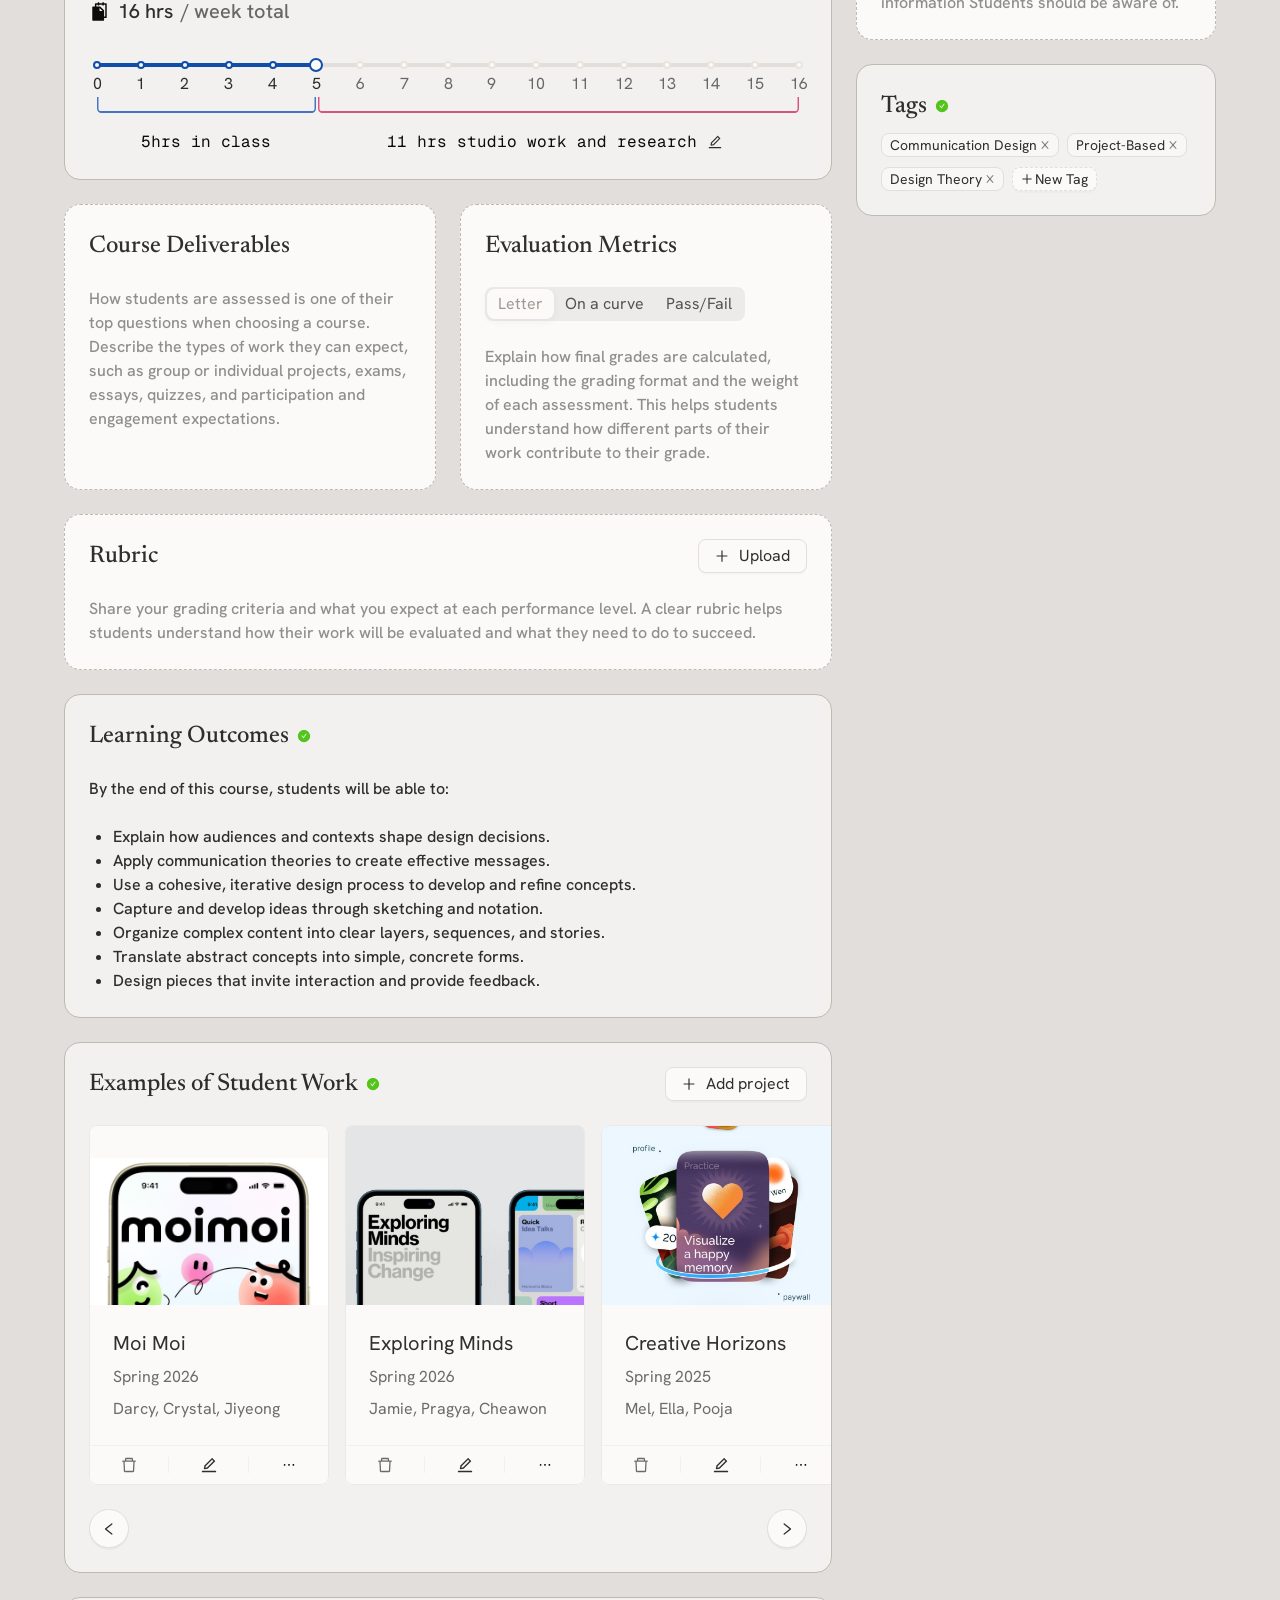
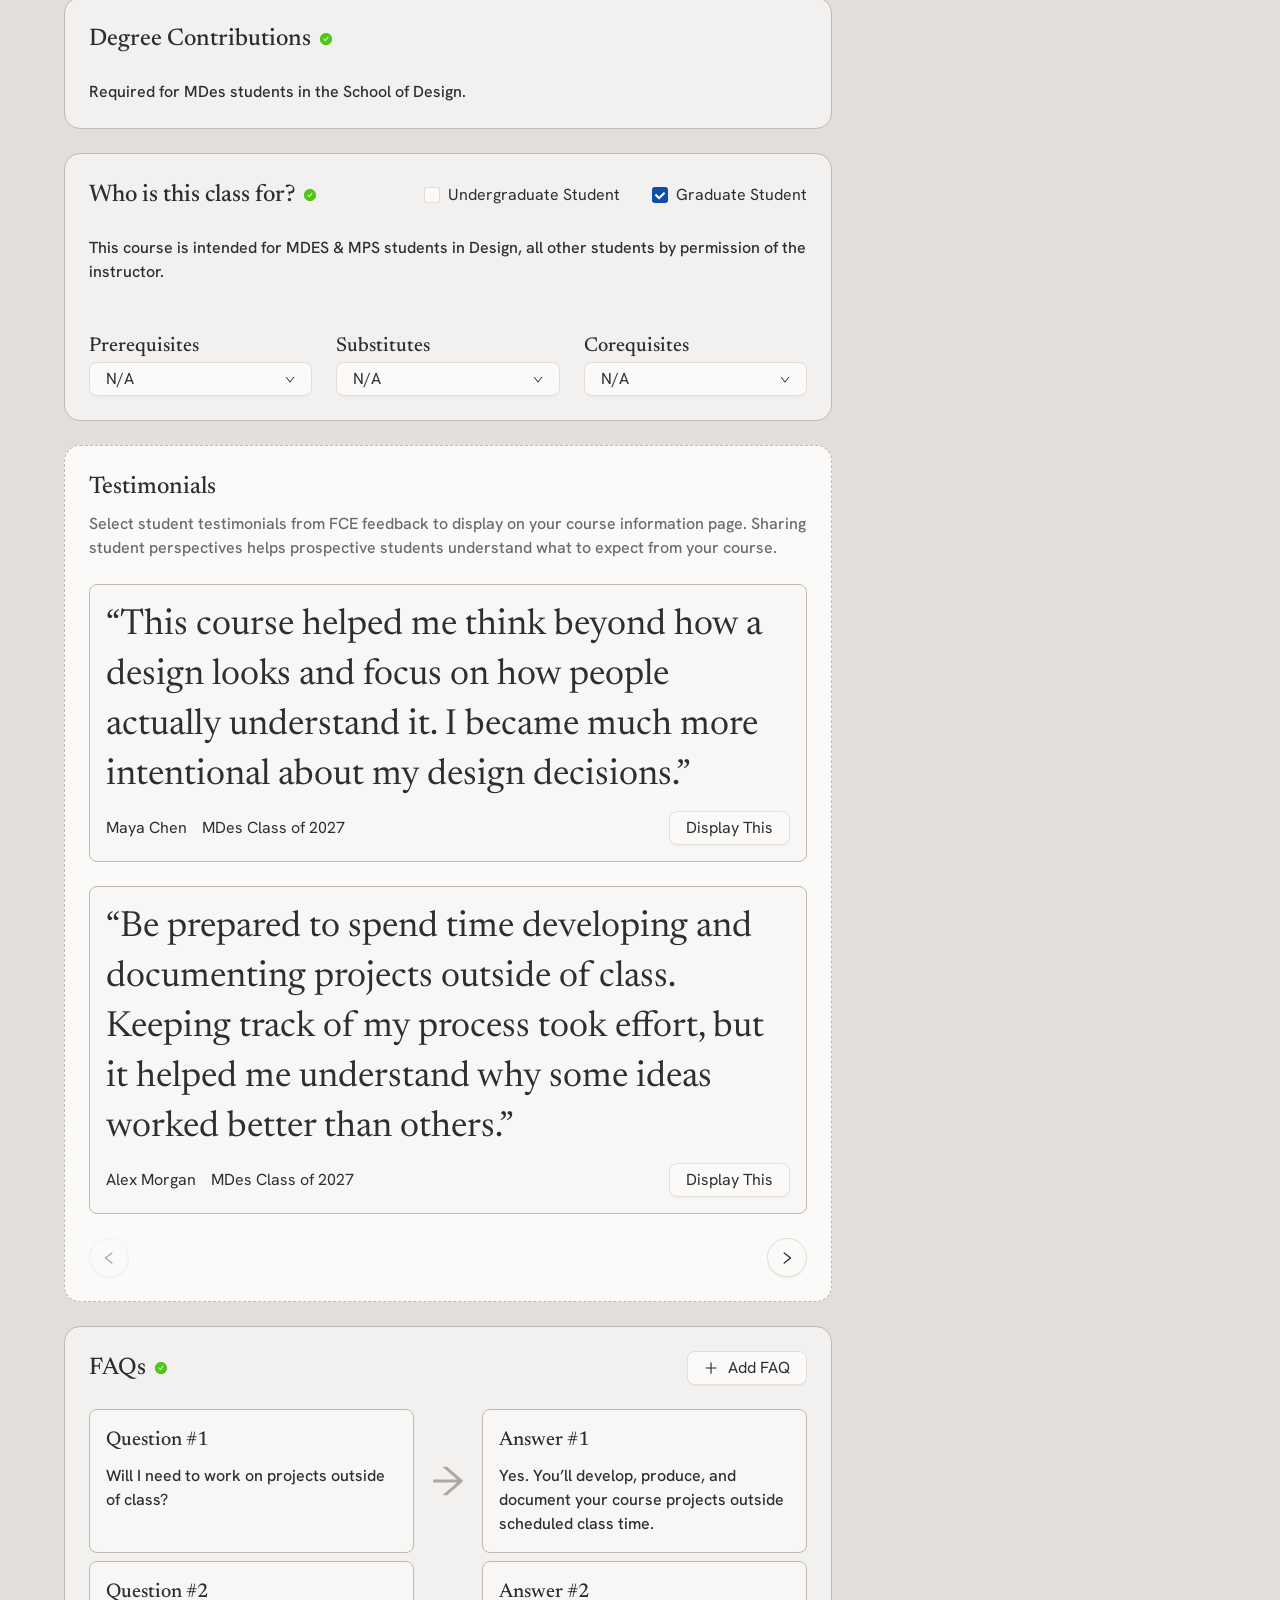
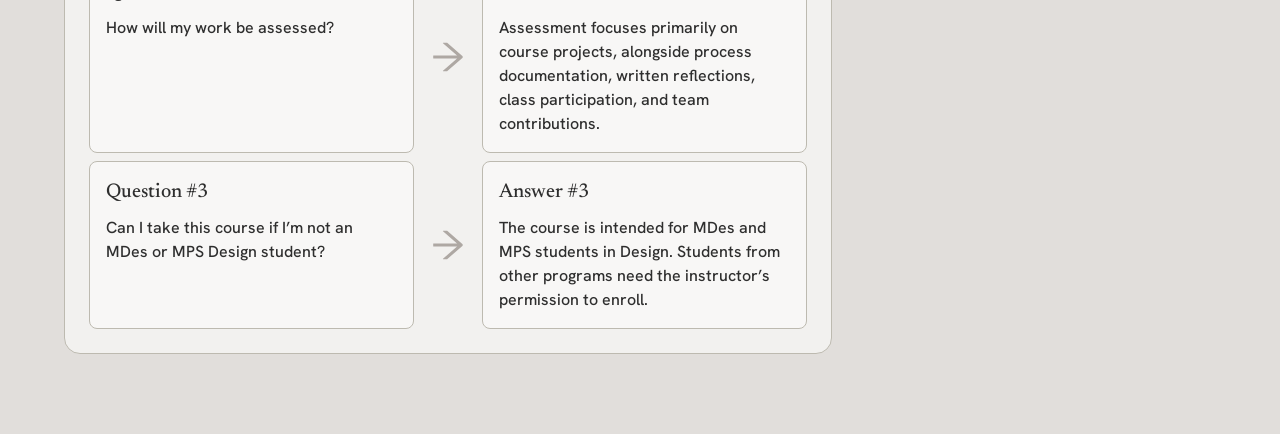
==== commit 9844c369: "Apply latest Figma tweaks to Course Editor and Course Planner Course Editor: - Updated/Created date " ====
--- a/courseeditor/index.html
+++ b/courseeditor/index.html
@@ -7,7 +7,7 @@
   <link rel="preconnect" href="https://fonts.googleapis.com" />
   <link rel="preconnect" href="https://fonts.gstatic.com" crossorigin />
   <link href="https://fonts.googleapis.com/css2?family=Geist+Mono&family=Hanken+Grotesk:ital,wght@0,400;0,500;1,500&family=Newsreader:opsz,wght@6..72,400;6..72,500&display=swap" rel="stylesheet" />
-  <link rel="stylesheet" href="styles.css" />
+  <link rel="stylesheet" href="styles.css?v=3" />
 </head>
 <body>
 
@@ -80,8 +80,11 @@
       </div>
 
       <section class="course-head">
+        <div class="course-dates">
+          <p id="updatedAt">Updated: 03/27/2026 04:56pm</p><p>Created: 01/27/2018 01:52pm</p>
+        </div>
         <div class="course-meta">
-          <p>2027 Spring</p><p>51729-A</p><p>School of Design</p><p>15 credits</p><p>In-Person</p>
+          <p>2027 Spring</p><p>DES 51729-A</p><p>School of Design</p><p>15 credits</p><p>In-Person</p>
         </div>
         <h1 class="course-title">Communication Design Studio: Theory and Practice</h1>
         <div class="course-info">
@@ -118,7 +121,7 @@
               </div>
               <div class="workload-total">
                 <img src="assets/icon-snippets.svg" alt="" width="21" height="21" />
-                <p class="h5-sans">16 hrs</p><p class="h5-sans secondary">/ week total</p>
+                <p class="h5-sans" id="weeklyTotal">16 hrs</p><p class="h5-sans secondary">/ week total</p>
               </div>
               <div class="workload">
                 <div class="slider" id="slider">
@@ -133,7 +136,10 @@
                   </div>
                   <div class="bracket bracket-out" id="bracketOut">
                     <img src="assets/bracket-pink.svg" alt="" />
-                    <p class="mono" id="outLabel">11 hrs studio work and research</p>
+                    <div class="out-label">
+                      <p class="mono" id="outLabel">11 hrs studio work and research</p>
+                      <button class="icon-btn-sm" id="editStudio" aria-label="Edit studio hours"><img src="assets/icon-pencil.svg" alt="" width="14" height="14" /></button>
+                    </div>
                   </div>
                 </div>
               </div>
@@ -164,9 +170,16 @@
 
           <div class="block">
             <section class="container" data-section>
-              <div class="container-head">
-                <h2 class="h4">Rubric</h2><span class="status" aria-label="Completed"></span>
-              </div>
+              <div class="container-head between">
+                <div class="container-head">
+                  <h2 class="h4">Rubric</h2><span class="status" aria-label="Completed"></span>
+                </div>
+                <button class="btn btn-secondary btn-hover-primary" id="rubricUpload">
+                  <img src="assets/icon-plus-btn.svg" alt="" width="14" height="14" />Upload
+                </button>
+                <input type="file" id="rubricFile" accept=".pdf,.doc,.docx,.xlsx,.png,.jpg" hidden />
+              </div>
+              <div class="rubric-files" id="rubricFiles"></div>
               <div class="body-text" contenteditable="true" data-field data-placeholder="Share your grading criteria and what you expect at each performance level. A clear rubric helps students understand how their work will be evaluated and what they need to do to succeed."></div>
             </section>
           </div>
@@ -228,10 +241,10 @@
                 </div>
               </div>
               <div class="body-text" contenteditable="true" data-field data-placeholder="Describe who this course is intended for.">This course is intended for MDES &amp; MPS students in Design, all other students by permission of the instructor. </div>
-              <div class="reqs">
-                <div class="req"><p class="h5-serif">Prerequisites</p><div class="body-text" contenteditable="true">N/A</div></div>
-                <div class="req"><p class="h5-serif">Substitutes</p><div class="body-text" contenteditable="true">N/A</div></div>
-                <div class="req"><p class="h5-serif">Corequisites</p><div class="body-text" contenteditable="true">N/A</div></div>
+              <div class="reqs" id="reqs">
+                <div class="req" data-req="Prerequisites"></div>
+                <div class="req" data-req="Substitutes"></div>
+                <div class="req" data-req="Corequisites"></div>
               </div>
             </section>
           </div>
@@ -380,6 +393,6 @@
     <p id="toastText"></p>
   </div>
 
-  <script src="app.js"></script>
+  <script src="app.js?v=2"></script>
 </body>
 </html>
--- a/courseeditor/styles.css
+++ b/courseeditor/styles.css
@@ -143,7 +143,7 @@
 .avatar-edit { position: absolute; left: 109px; top: 94px; }
 
 /* ---------- Layout ---------- */
-.page-content { display: flex; justify-content: center; padding: 80px var(--page-pad) 80px; }
+.page-content { display: flex; justify-content: center; padding: 86px var(--page-pad) 80px; }
 .content { width: min(1400px, 100%); display: flex; flex-direction: column; }
 .info-wrap { padding-top: 60px; }
 .modal-info {
@@ -156,6 +156,7 @@
 .modal-info-text { font-weight: 500; font-style: italic; font-size: 20px; line-height: 28px; color: var(--text-85); }
 
 .course-head { display: flex; flex-direction: column; gap: 24px; padding: 80px 24px 0; }
+.course-dates { display: flex; gap: 24px; font-size: 16px; line-height: 24px; color: var(--text-60); white-space: nowrap; }
 .course-meta { display: flex; gap: 32px; font-family: var(--mono); font-size: 16px; line-height: 26px; color: var(--text-60); white-space: nowrap; }
 .course-title { font-family: var(--serif); font-weight: 400; font-size: 48px; line-height: normal; color: var(--text-85); }
 .course-info { display: flex; gap: 40px; font-weight: 500; font-size: 20px; line-height: 28px; white-space: nowrap; flex-wrap: wrap; }
@@ -284,7 +285,8 @@
 
 /* ---------- Testimonials ---------- */
 .testimonial-head { display: flex; flex-direction: column; gap: 8px; width: 100%; }
-.testimonial-row { display: flex; gap: 24px; align-items: flex-start; width: 100%; }
+.testimonial-row { display: flex; flex-direction: column; gap: 24px; width: 100%; }
+.testimonial-meta { display: flex; gap: 15px; white-space: nowrap; }
 .testimonial {
   flex: 1 1 0; min-width: 0; background: var(--stone-2); border: 1px solid var(--neutral-8); border-radius: 8px;
   padding: 16px; display: flex; flex-direction: column; gap: 10px;
@@ -372,3 +374,24 @@
   animation: toast-in .2s ease-out;
 }
 @keyframes toast-in { from { transform: translate(-50%, 8px); } to { transform: translate(-50%, 0); } }
+
+/* Workload: editable studio hours */
+.out-label { display: flex; align-items: flex-end; gap: 4px; padding-top: 16px; }
+.out-label p { padding-top: 0 !important; }
+.icon-btn-sm { display: inline-flex; padding: 6px 7px; border-radius: 6px; }
+.icon-btn-sm:hover { background: rgba(11, 11, 11, .06); }
+.icon-btn-sm img { display: block; }
+.studio-input { width: 3.2em; font-family: var(--mono); font-size: 16px; line-height: 24px; padding: 0 4px; border: 1px solid var(--primary-6); border-radius: 2px; background: var(--stone-1); text-align: right; outline: none; }
+
+/* Rubric uploads */
+.rubric-files { display: flex; flex-wrap: wrap; gap: 8px 16px; }
+.rubric-files:empty { display: none; }
+.rubric-file { display: inline-flex; align-items: center; gap: 6px; }
+.rubric-file button { display: flex; opacity: .6; }
+.rubric-file button:hover { opacity: 1; }
+
+/* Prerequisites / Substitutes / Corequisites dropdowns */
+.req { gap: 2px; }
+.req .menu-anchor { width: 100%; }
+.req-menu { left: 0; right: 0; top: calc(100% + 4px); }
+.dropdown-trigger span { min-width: 0; white-space: nowrap; overflow: hidden; text-overflow: ellipsis; }
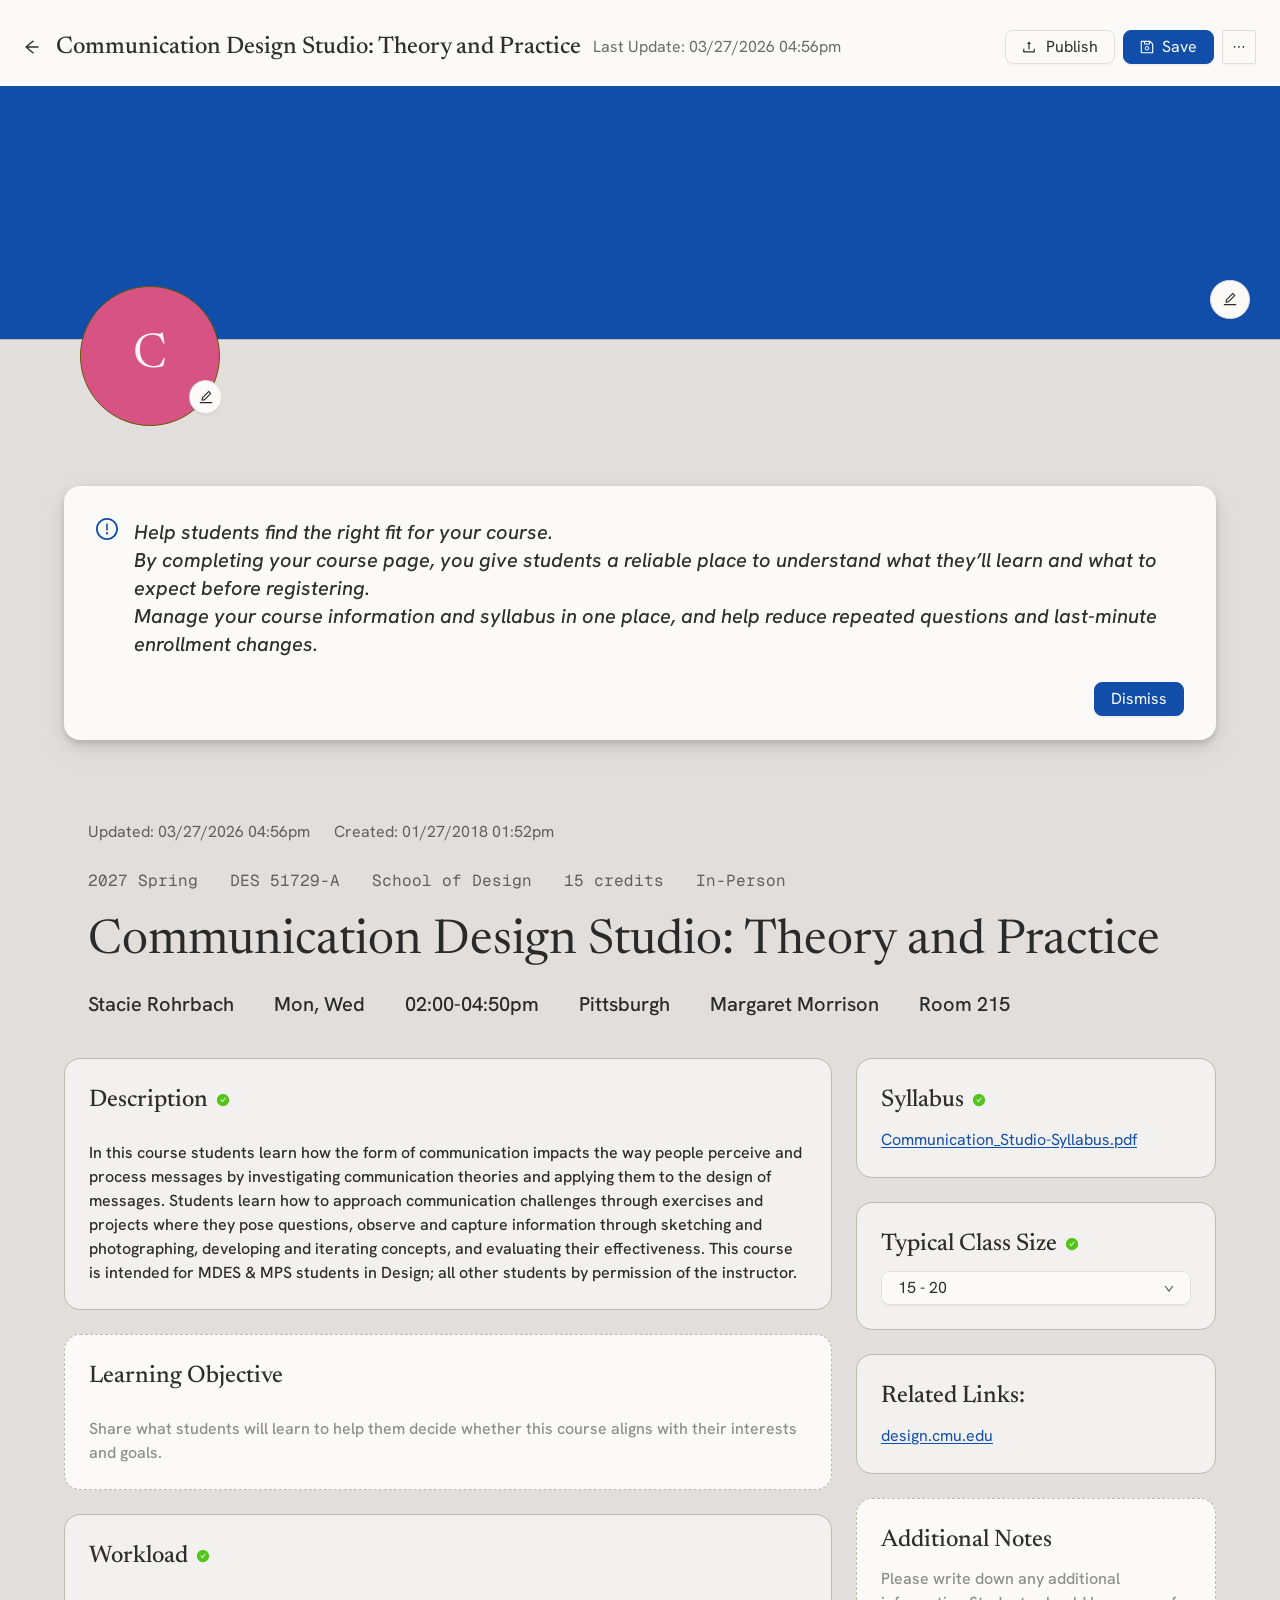
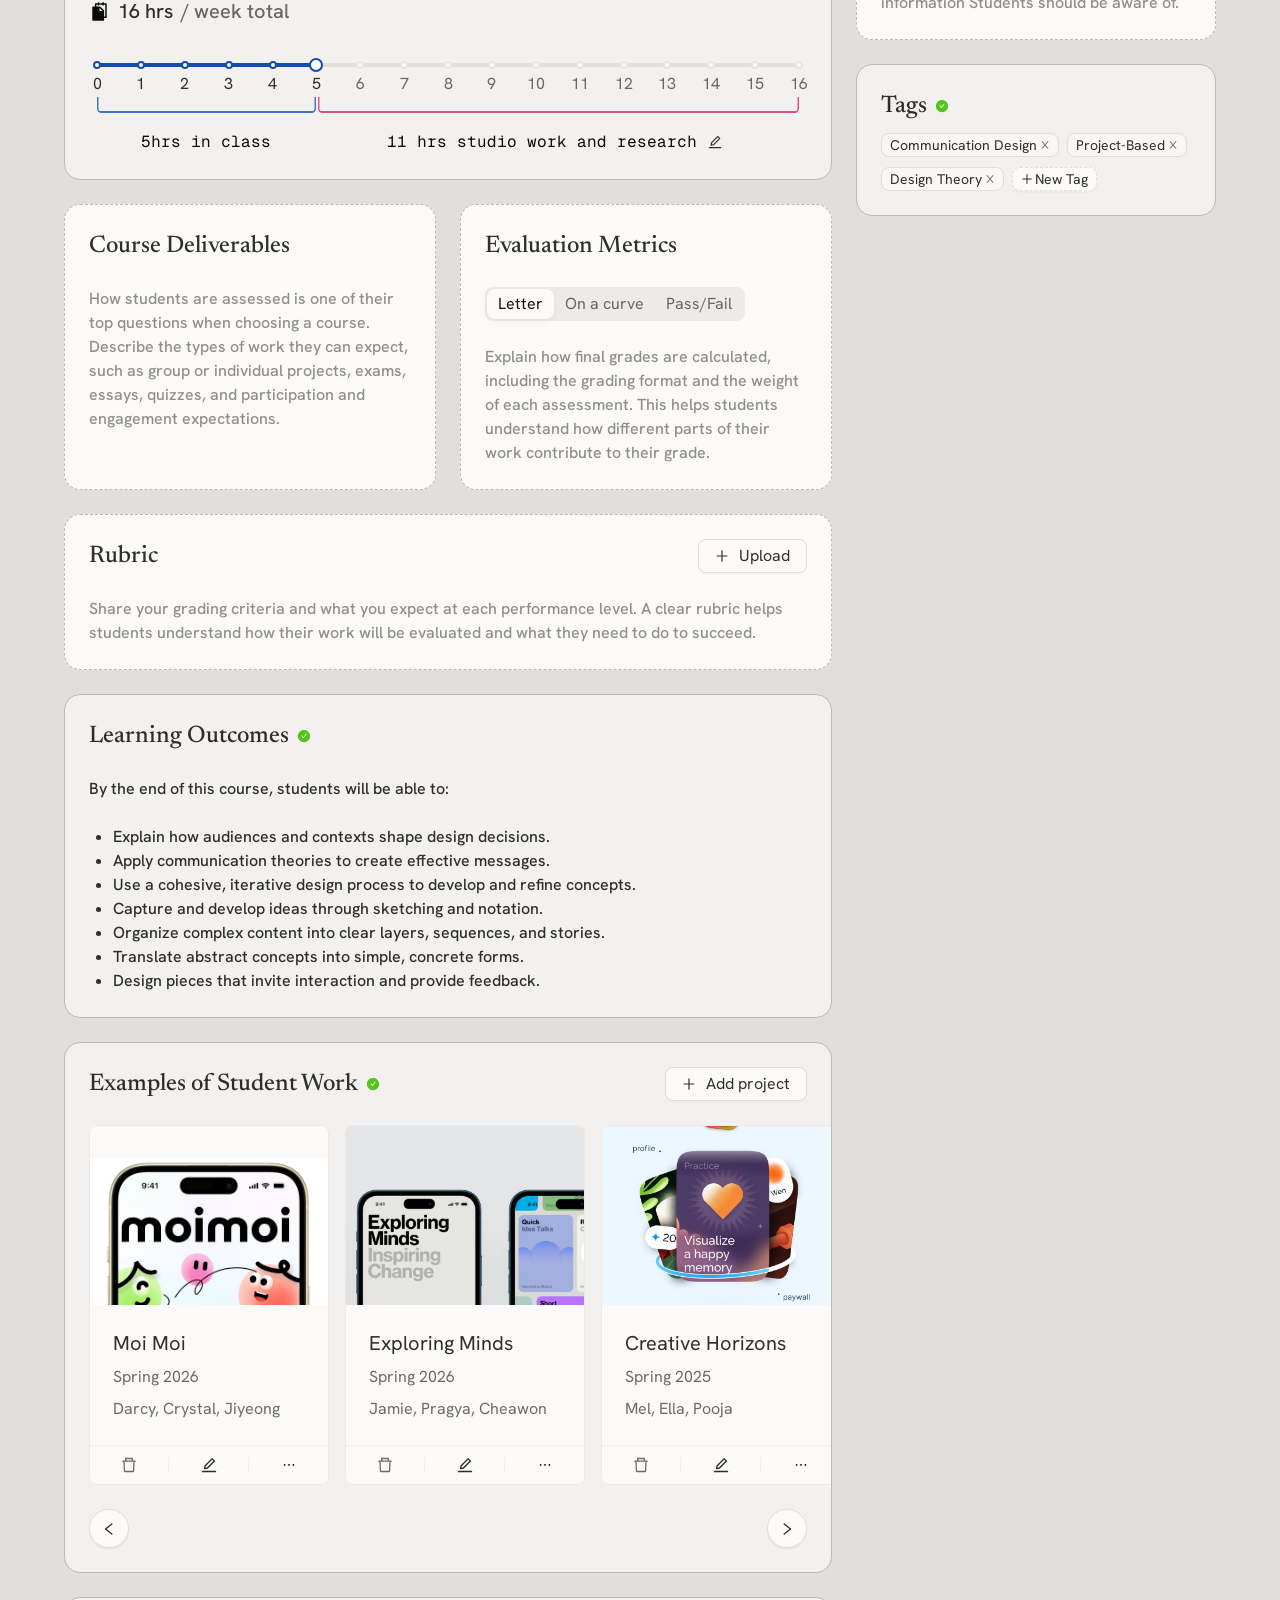
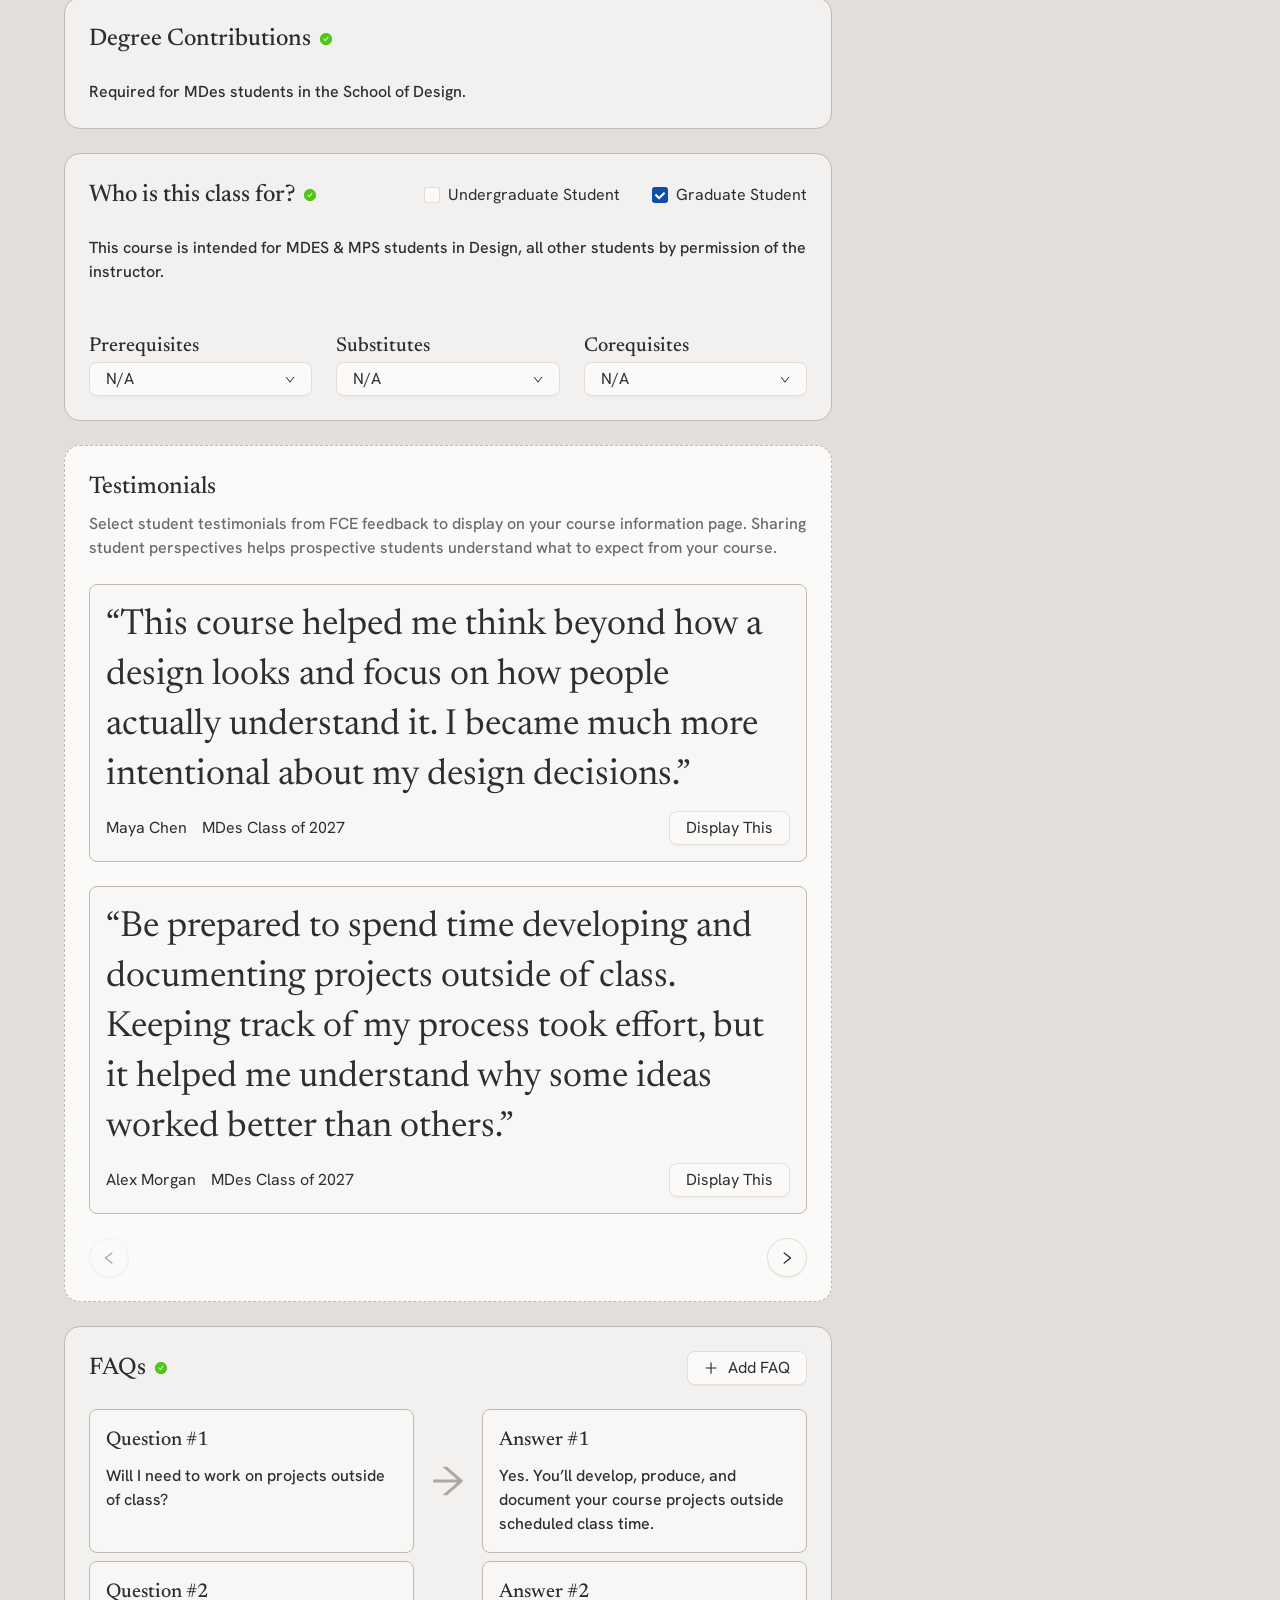
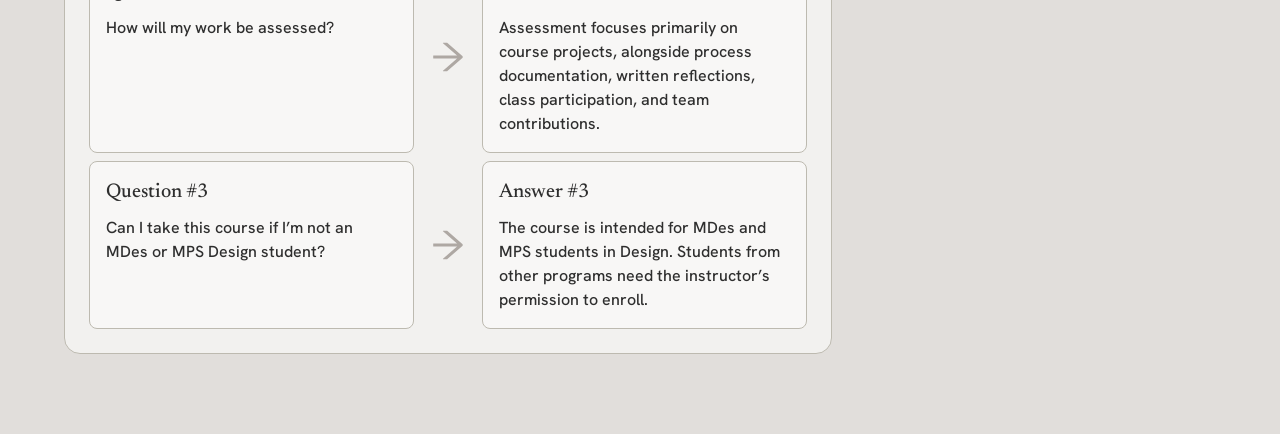
==== commit a086a351: "Update grading segmented control colors to new design Co-Authored-By: Claude Opus 5.5 <noreply@anthr" ====
--- a/courseeditor/index.html
+++ b/courseeditor/index.html
@@ -7,7 +7,7 @@
   <link rel="preconnect" href="https://fonts.googleapis.com" />
   <link rel="preconnect" href="https://fonts.gstatic.com" crossorigin />
   <link href="https://fonts.googleapis.com/css2?family=Geist+Mono&family=Hanken+Grotesk:ital,wght@0,400;0,500;1,500&family=Newsreader:opsz,wght@6..72,400;6..72,500&display=swap" rel="stylesheet" />
-  <link rel="stylesheet" href="styles.css?v=3" />
+  <link rel="stylesheet" href="styles.css?v=4" />
 </head>
 <body>
 
--- a/courseeditor/styles.css
+++ b/courseeditor/styles.css
@@ -220,9 +220,9 @@
 
 /* ---------- Segmented ---------- */
 .segmented { display: flex; align-items: center; padding: 2px; border-radius: 8px; background: rgba(0,0,0,.06); }
-.segmented button { padding: 3px 11px; font-size: 16px; line-height: 24px; color: rgba(0,0,0,.65); border-radius: 8px; white-space: nowrap; }
-.segmented button.is-selected { background: var(--stone-1); box-shadow: 0 2px 8px rgba(0,0,0,.05); color: var(--text-85); }
-.container.is-empty .segmented button.is-selected { color: var(--stone-10); }
+.segmented button { padding: 3px 11px; font-size: 16px; line-height: 24px; color: var(--text-60); border-radius: 8px; white-space: nowrap; }
+.segmented button:not(.is-selected):hover { color: var(--text-85); }
+.segmented button.is-selected { background: var(--stone-1); box-shadow: 0 2px 8px rgba(0,0,0,.05); color: #120f0c; }
 
 /* ---------- Workload ---------- */
 .workload-total { display: flex; align-items: center; gap: 8px; width: 100%; }
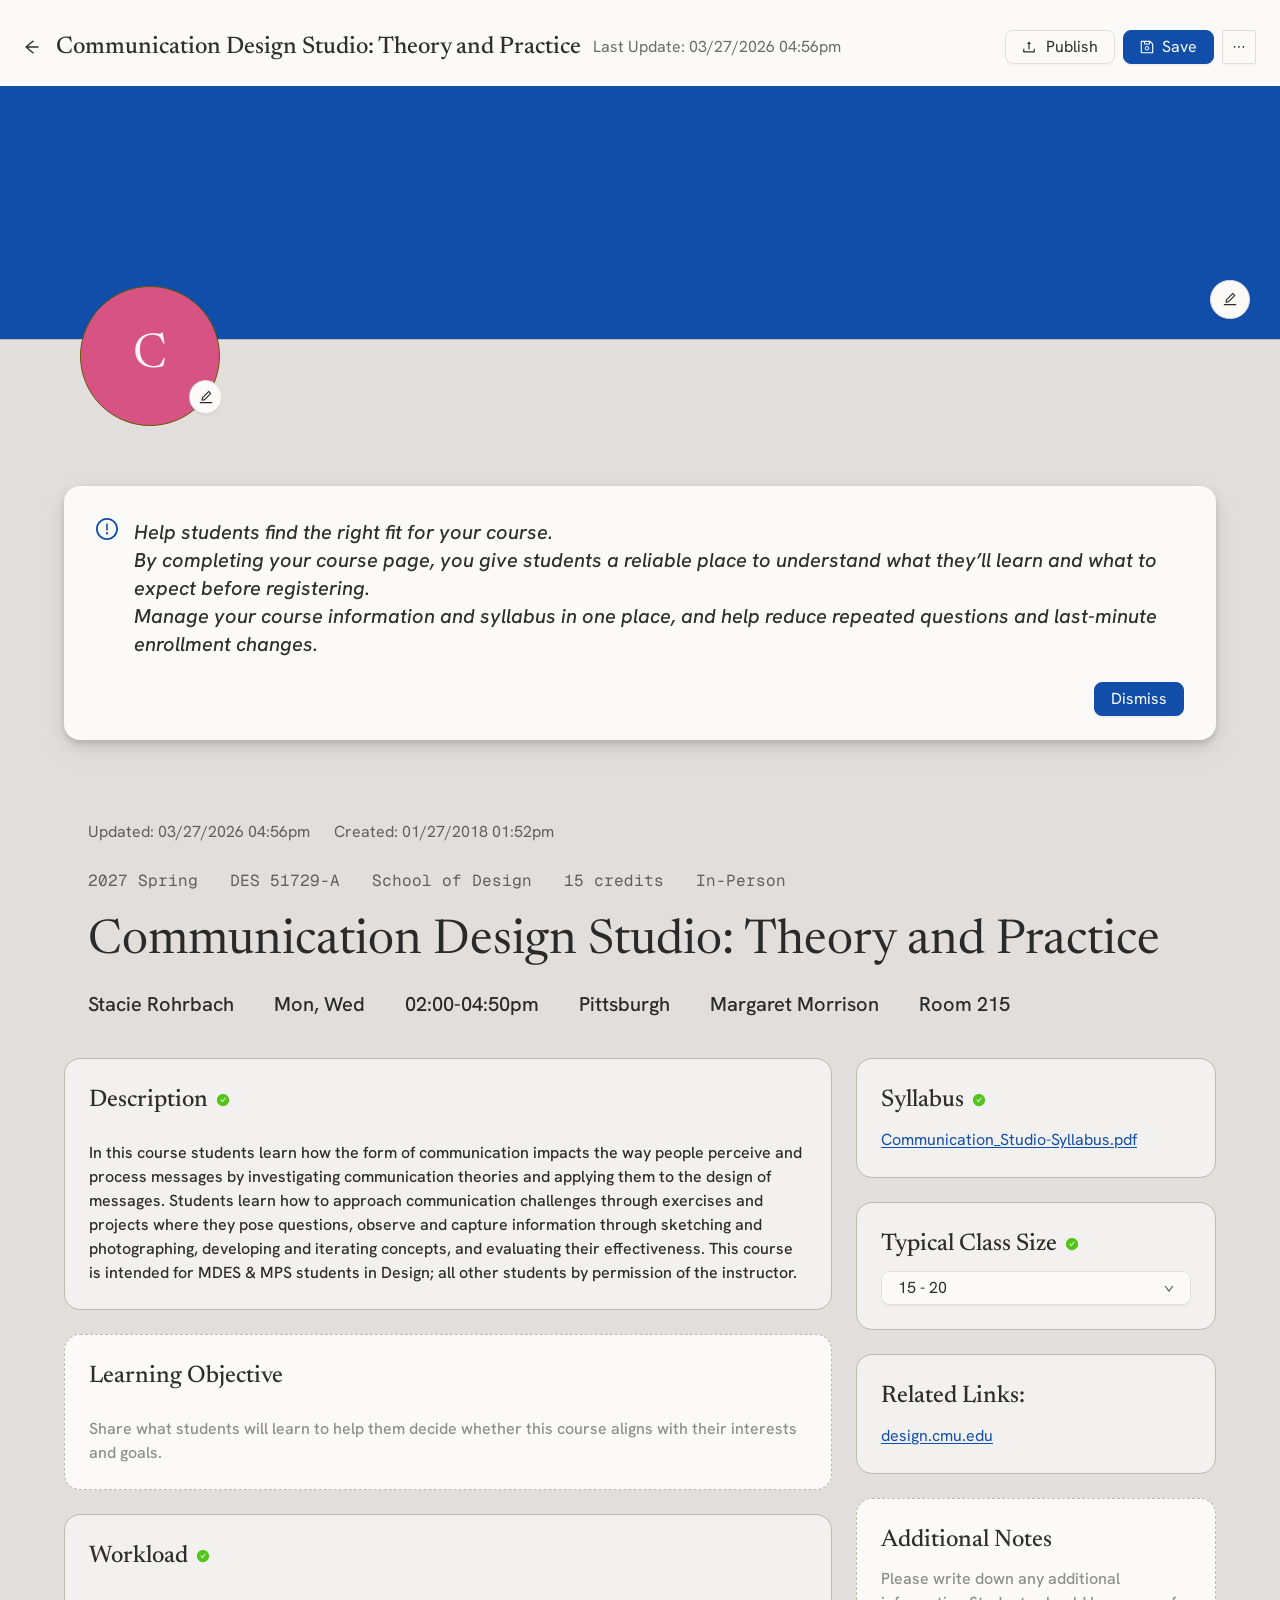
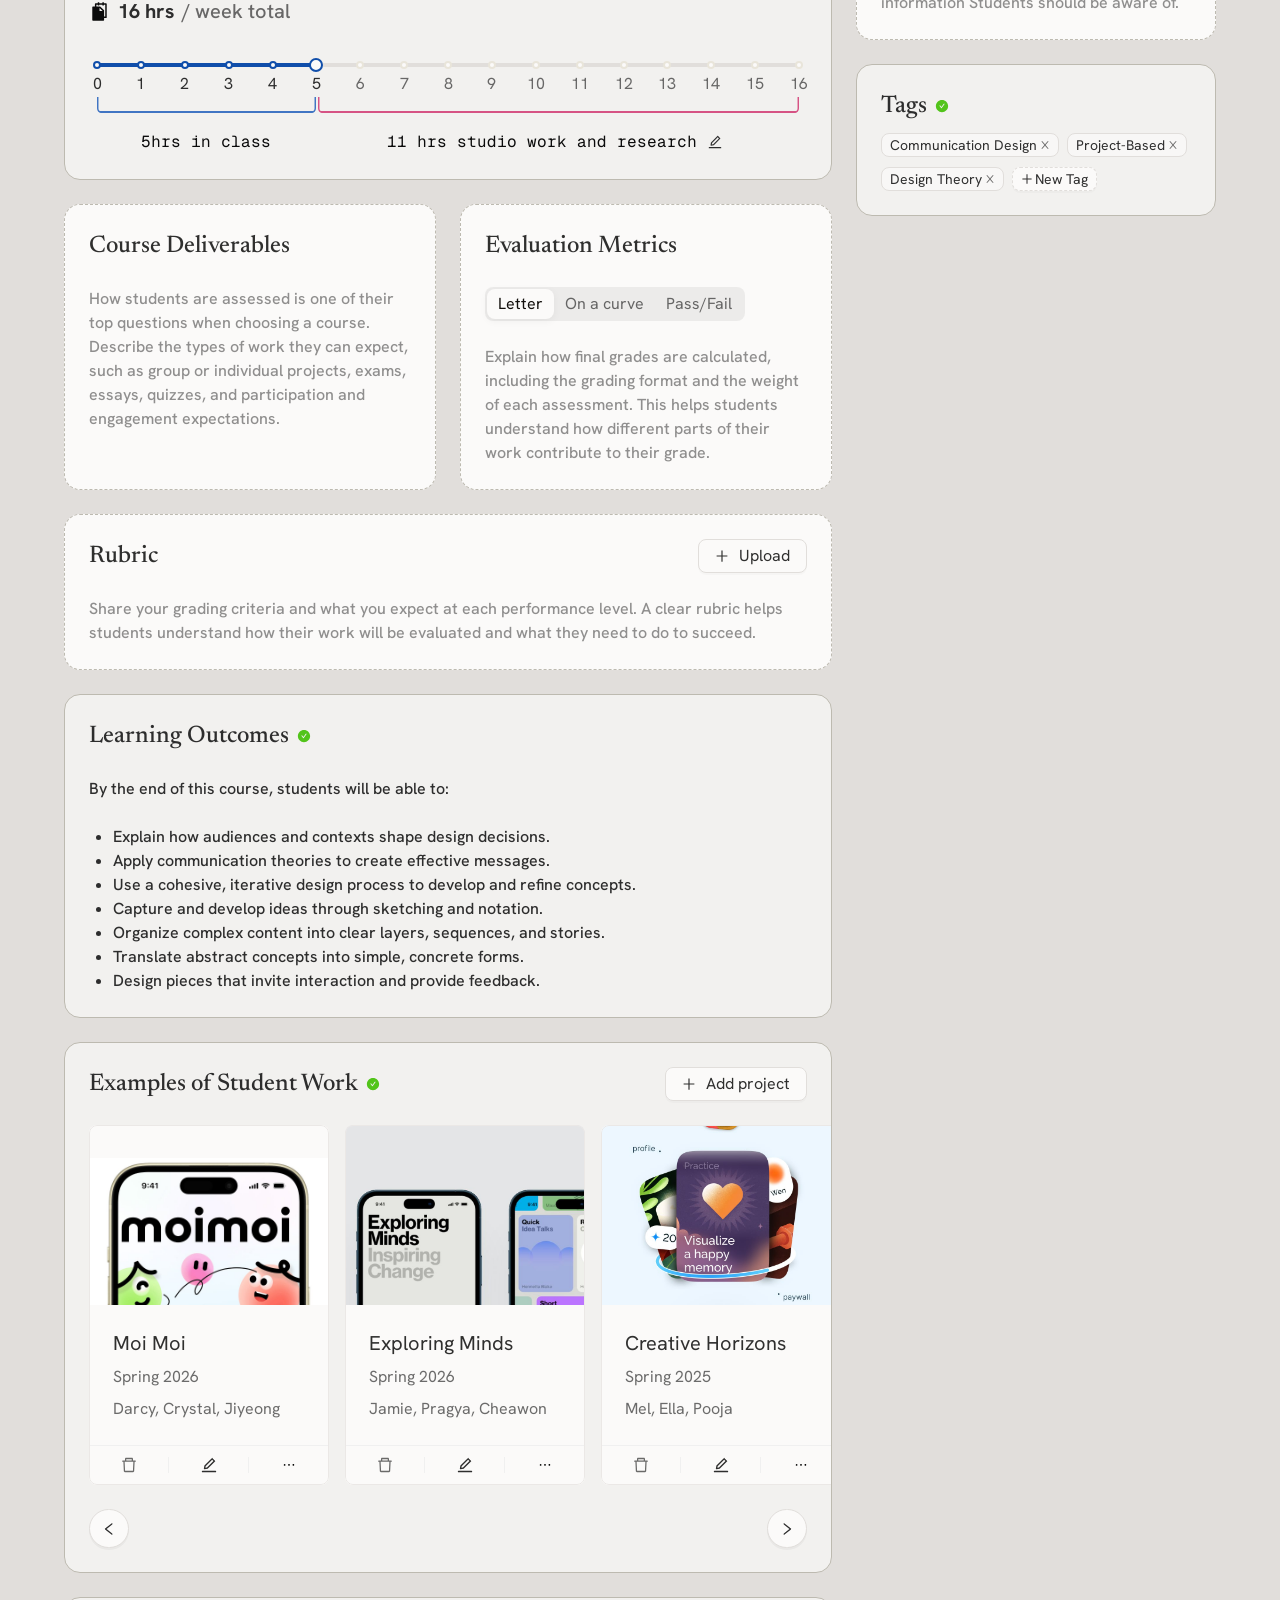
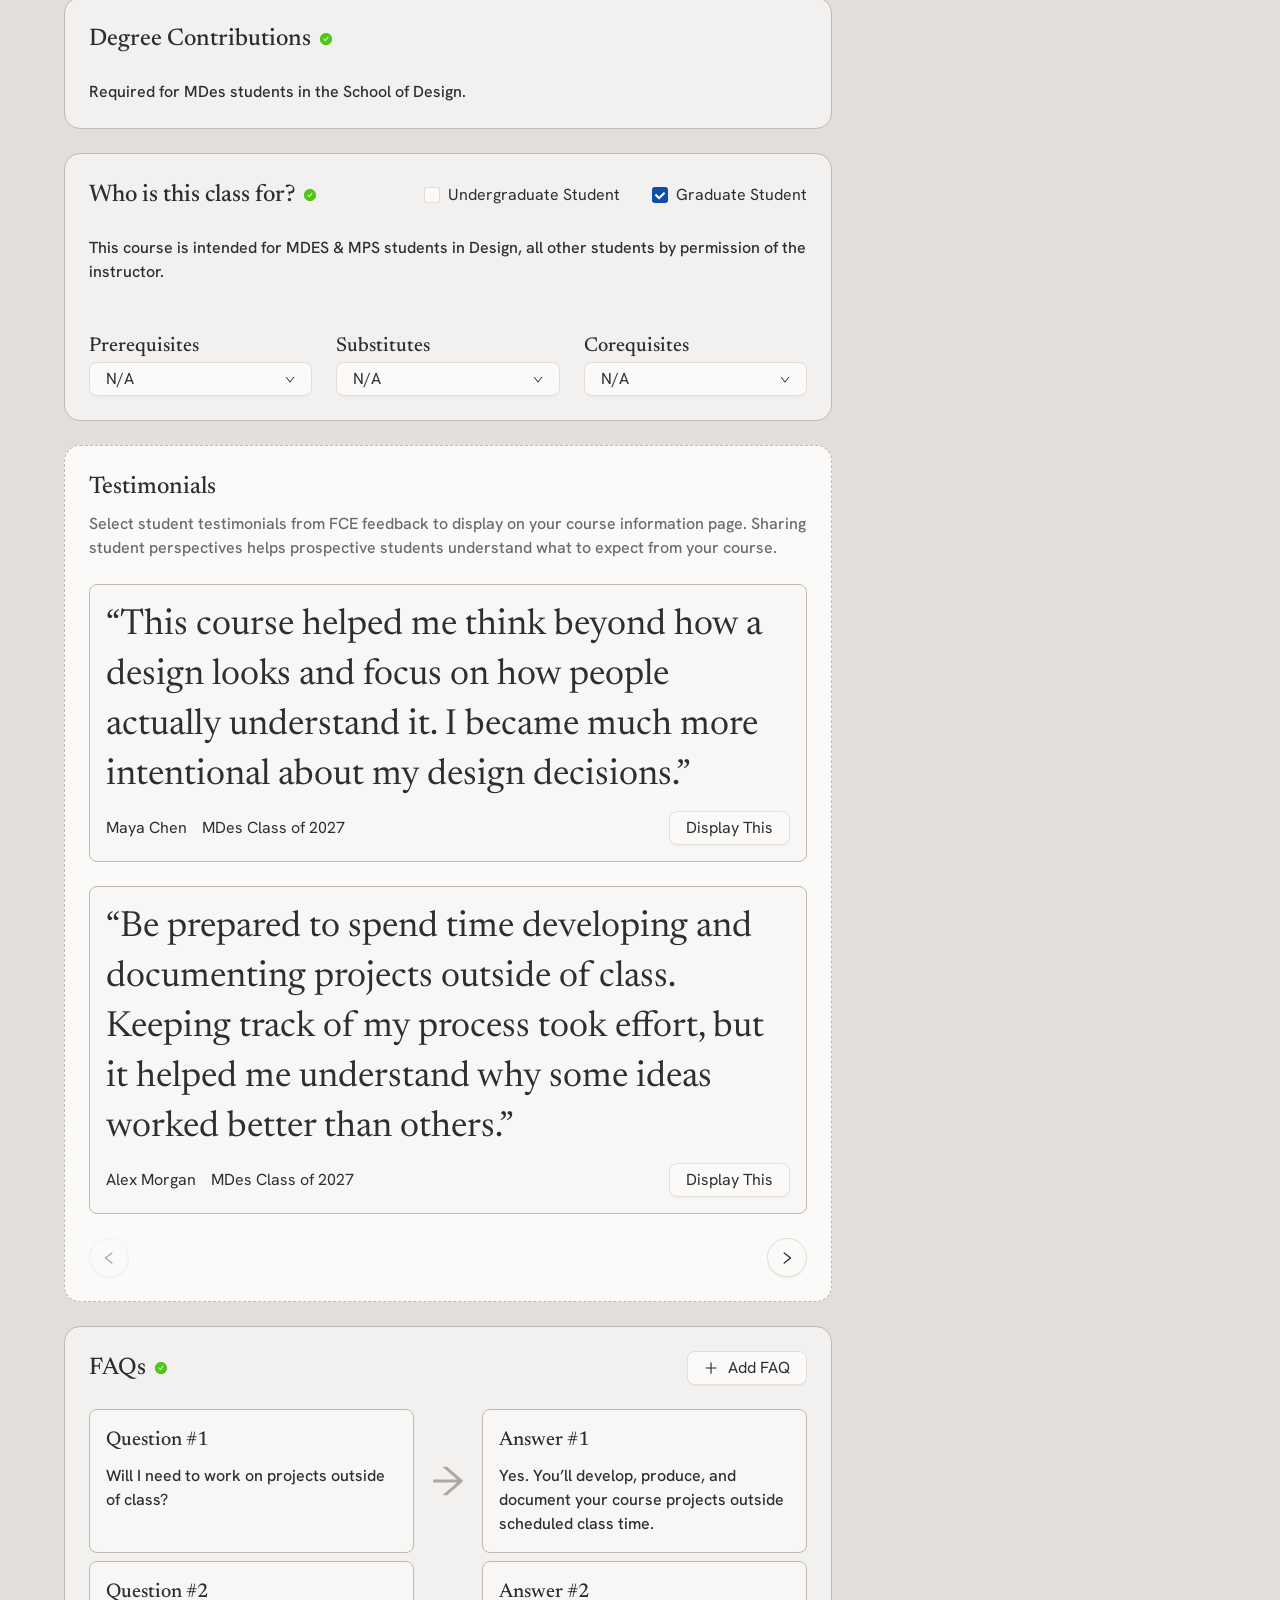
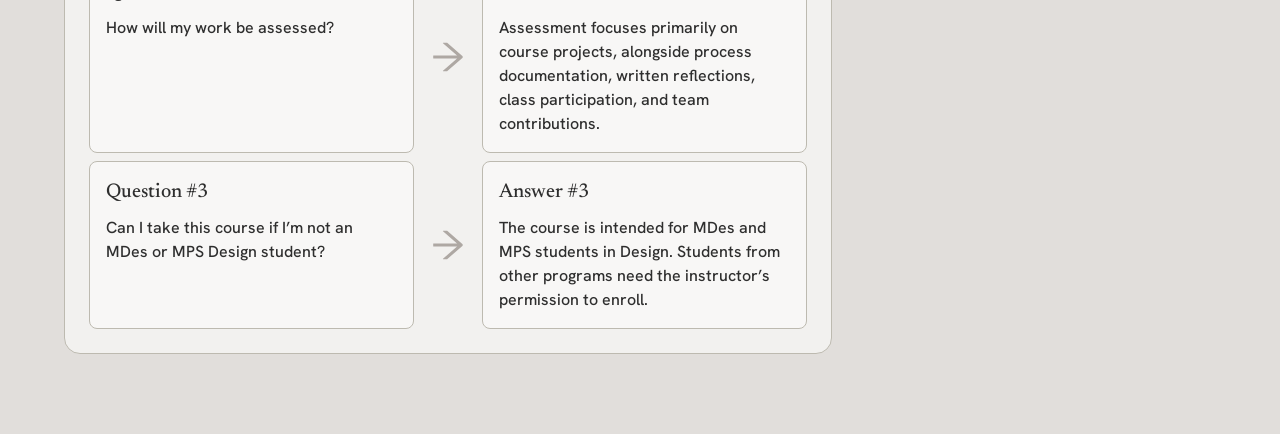
==== commit 2437cb3f: "Workload: editable weekly total with rescaling slider and editable label Click the weekly total to t" ====
--- a/courseeditor/index.html
+++ b/courseeditor/index.html
@@ -6,8 +6,8 @@
   <title>C Studio – Course Editor</title>
   <link rel="preconnect" href="https://fonts.googleapis.com" />
   <link rel="preconnect" href="https://fonts.gstatic.com" crossorigin />
-  <link href="https://fonts.googleapis.com/css2?family=Geist+Mono&family=Hanken+Grotesk:ital,wght@0,400;0,500;1,500&family=Newsreader:opsz,wght@6..72,400;6..72,500&display=swap" rel="stylesheet" />
-  <link rel="stylesheet" href="styles.css?v=4" />
+  <link href="https://fonts.googleapis.com/css2?family=Geist+Mono&family=Hanken+Grotesk:ital,wght@0,400;0,500;0,700;1,500&family=Newsreader:opsz,wght@6..72,400;6..72,500&display=swap" rel="stylesheet" />
+  <link rel="stylesheet" href="styles.css?v=5" />
 </head>
 <body>
 
@@ -121,7 +121,7 @@
               </div>
               <div class="workload-total">
                 <img src="assets/icon-snippets.svg" alt="" width="21" height="21" />
-                <p class="h5-sans" id="weeklyTotal">16 hrs</p><p class="h5-sans secondary">/ week total</p>
+                <p class="h5-sans total-hrs" id="weeklyTotal" role="button" tabindex="0" title="Click to change the weekly total" aria-label="Weekly total hours, click to edit">16 hrs</p><p class="h5-sans secondary">/ week total</p>
               </div>
               <div class="workload">
                 <div class="slider" id="slider">
@@ -393,6 +393,6 @@
     <p id="toastText"></p>
   </div>
 
-  <script src="app.js?v=2"></script>
+  <script src="app.js?v=3"></script>
 </body>
 </html>
--- a/courseeditor/styles.css
+++ b/courseeditor/styles.css
@@ -381,7 +381,6 @@
 .icon-btn-sm { display: inline-flex; padding: 6px 7px; border-radius: 6px; }
 .icon-btn-sm:hover { background: rgba(11, 11, 11, .06); }
 .icon-btn-sm img { display: block; }
-.studio-input { width: 3.2em; font-family: var(--mono); font-size: 16px; line-height: 24px; padding: 0 4px; border: 1px solid var(--primary-6); border-radius: 2px; background: var(--stone-1); text-align: right; outline: none; }
 
 /* Rubric uploads */
 .rubric-files { display: flex; flex-wrap: wrap; gap: 8px 16px; }
@@ -395,3 +394,23 @@
 .req .menu-anchor { width: 100%; }
 .req-menu { left: 0; right: 0; top: calc(100% + 4px); }
 .dropdown-trigger span { min-width: 0; white-space: nowrap; overflow: hidden; text-overflow: ellipsis; }
+
+/* Weekly total: bold, clickable to edit */
+.total-hrs { font-weight: 700; cursor: text; border-radius: 6px; padding: 0 4px; margin: 0 -4px; }
+.total-hrs:not(.is-editing):hover { background: rgba(11, 11, 11, .06); }
+.total-hrs:focus-visible { outline: 2px solid var(--primary-6); outline-offset: 2px; }
+.total-hrs.is-editing, #outLabel.is-editing { padding: 0; margin: 0; }
+#outLabel.is-editing { display: inline-flex; align-items: center; gap: 8px; }
+
+/* Inline input (white box, light border, soft shadow) */
+.edit-field {
+  display: inline-flex; align-items: center; gap: 6px; padding: 2px 10px;
+  background: #fff; border: 1px solid #e3e2e0; border-radius: 6px;
+  box-shadow: 0 4px 12px rgba(15, 15, 15, .08), 0 1px 2px rgba(15, 15, 15, .06);
+}
+.edit-field:focus-within { border-color: #c9c7c3; }
+.edit-field input { border: 0; outline: 0; background: transparent; padding: 0; color: var(--text-85); }
+.total-field input { width: 2.6ch; font: 700 20px/28px var(--sans); text-align: right; -moz-appearance: textfield; }
+.total-field input::-webkit-outer-spin-button, .total-field input::-webkit-inner-spin-button { -webkit-appearance: none; margin: 0; }
+.total-field span { font: 700 20px/28px var(--sans); }
+.label-field input { width: 26ch; font: 400 16px/24px var(--mono); color: var(--neutral-13); }
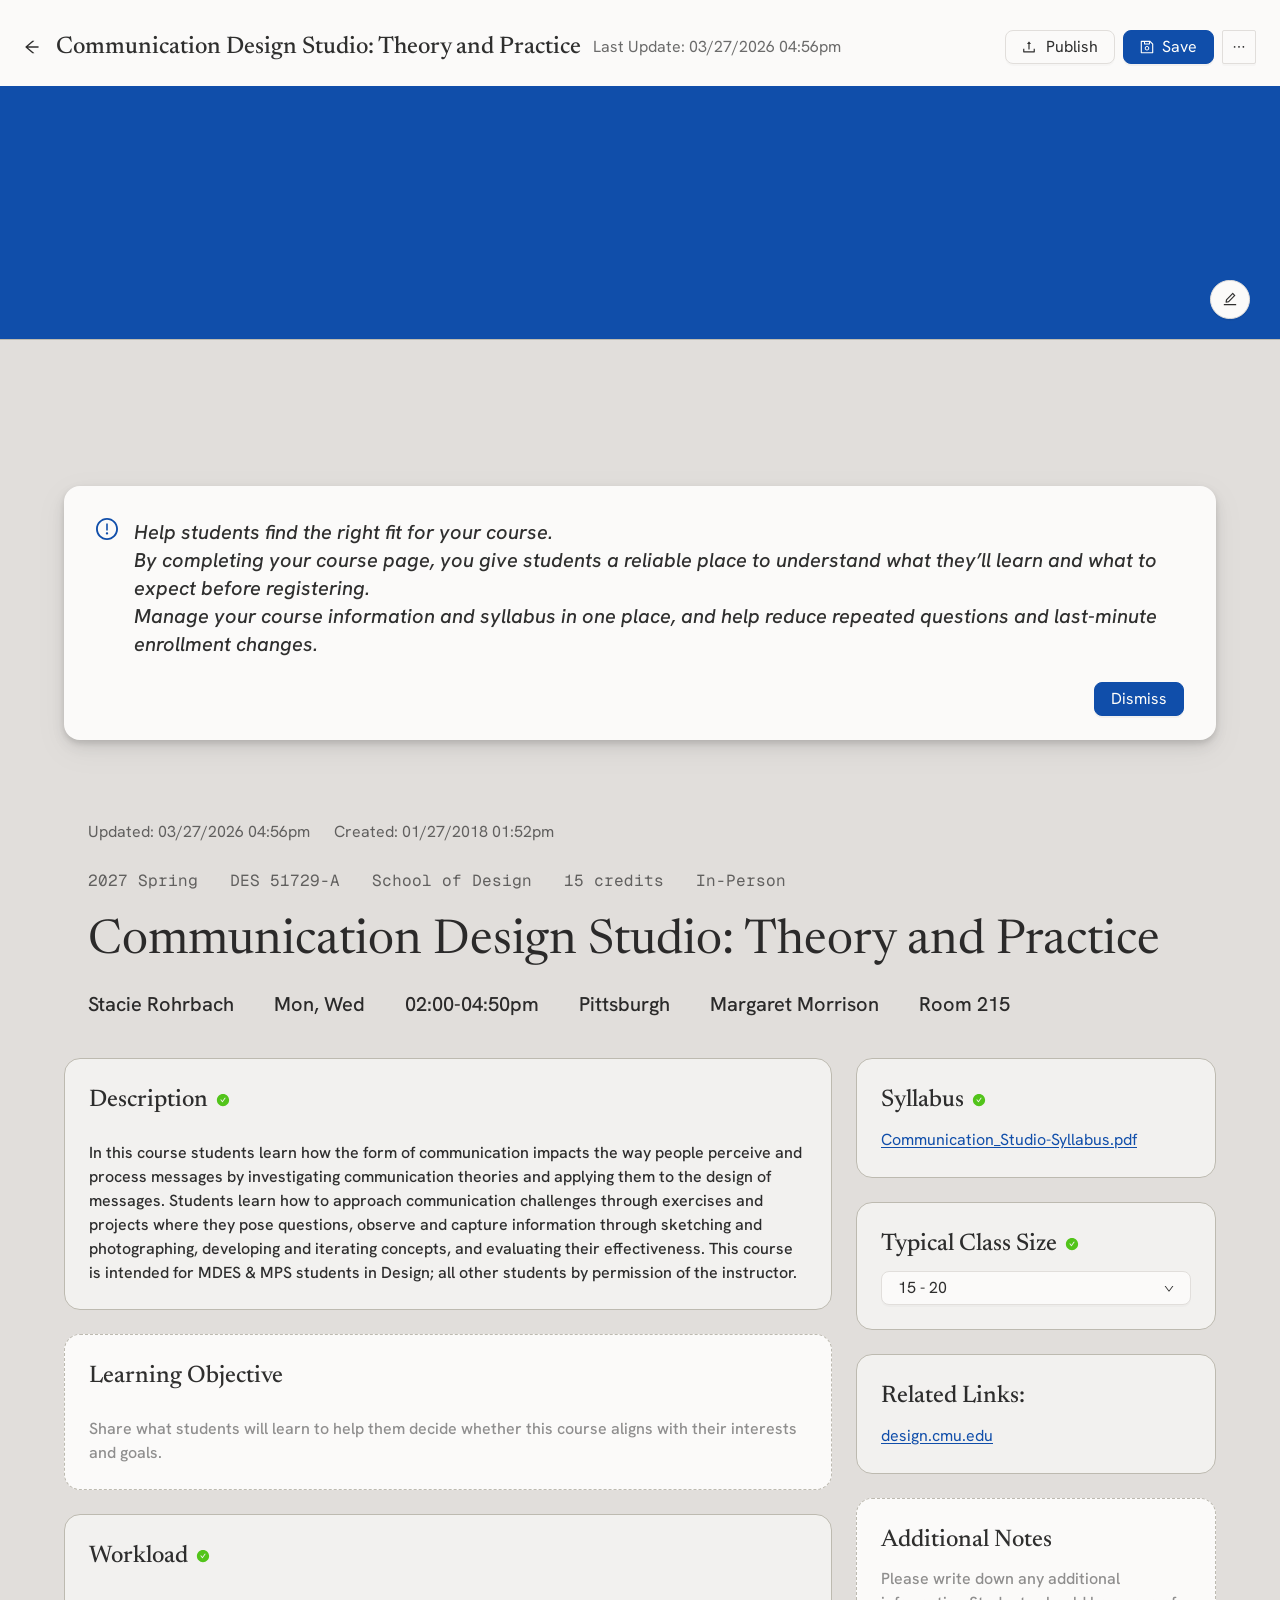
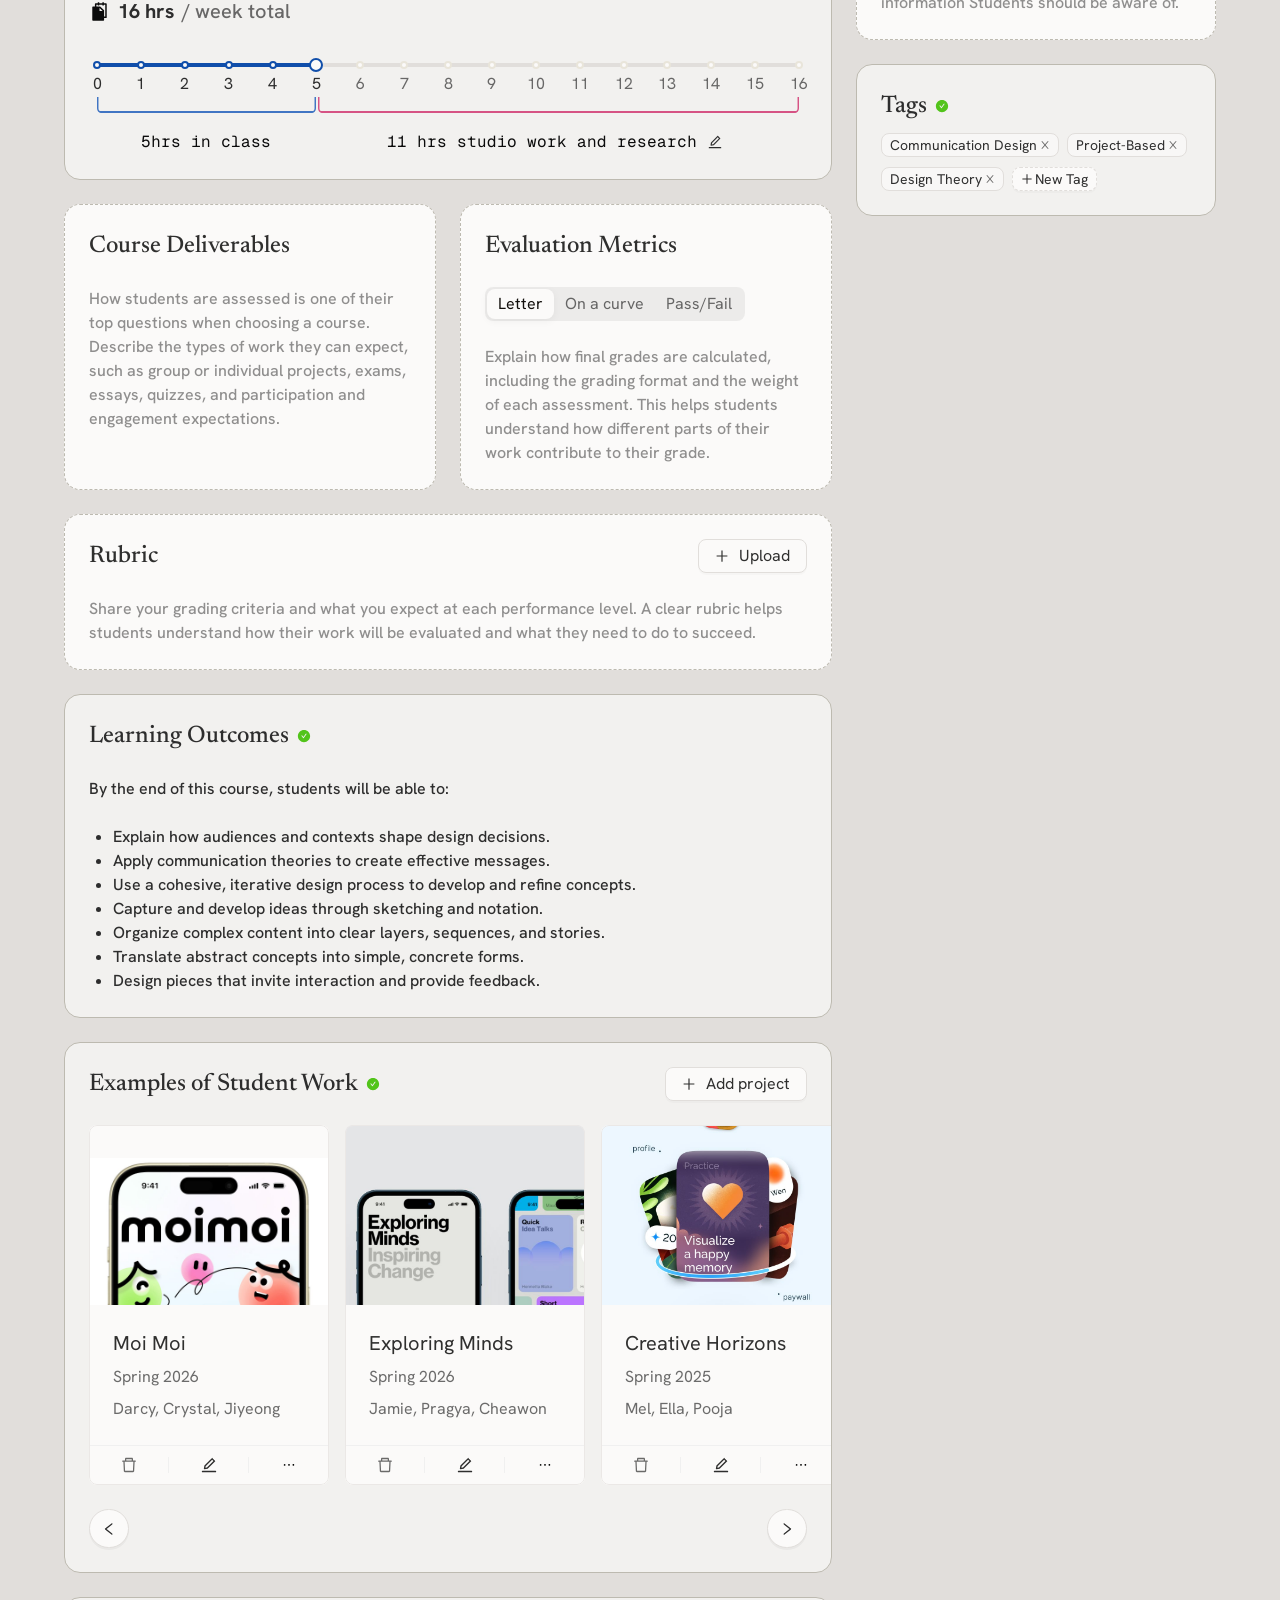
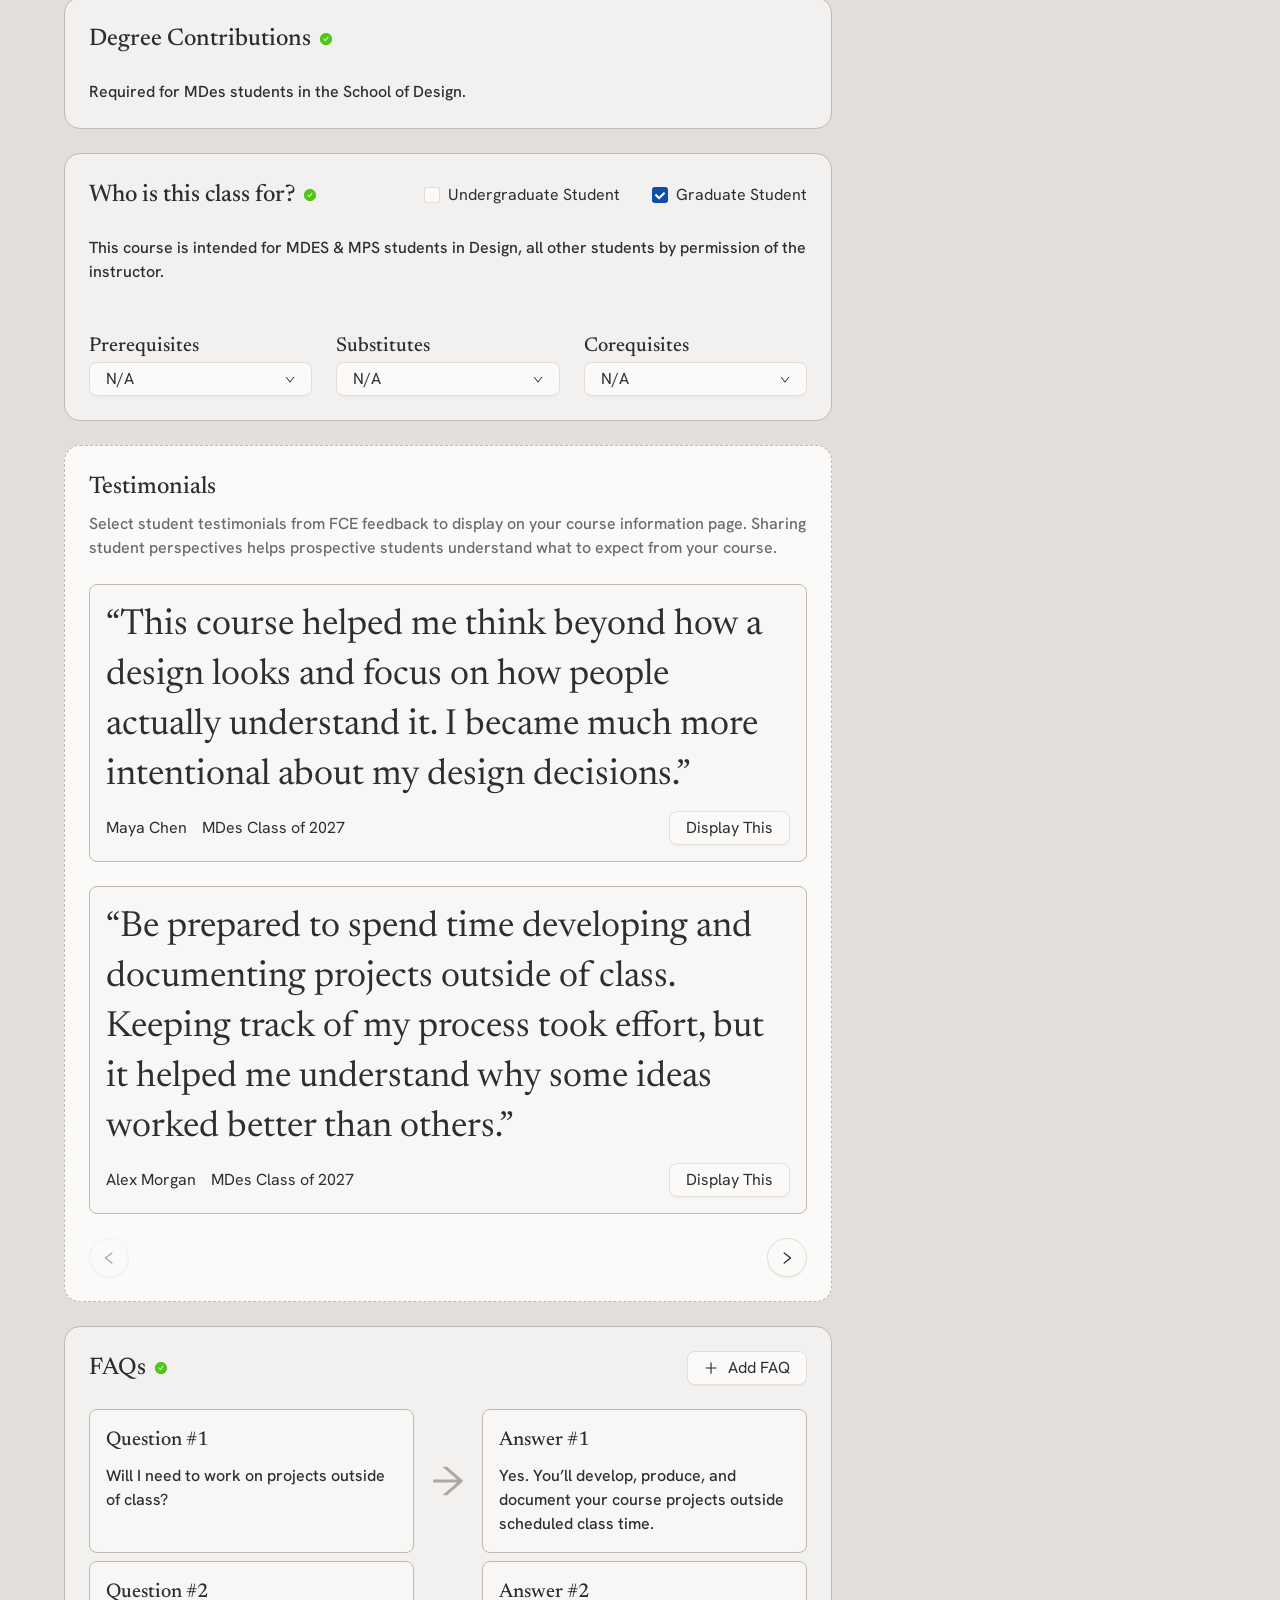
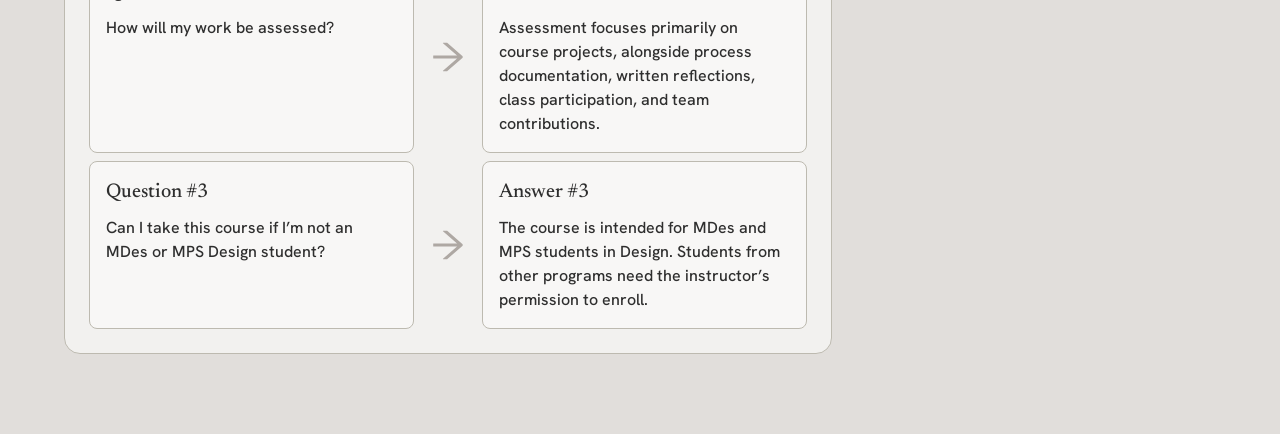
==== commit c1f0afd9: "Course editor: remove profile image Co-Authored-By: Claude Opus 5.5 <noreply@anthropic.com>" ====
--- a/courseeditor/index.html
+++ b/courseeditor/index.html
@@ -7,7 +7,7 @@
   <link rel="preconnect" href="https://fonts.googleapis.com" />
   <link rel="preconnect" href="https://fonts.gstatic.com" crossorigin />
   <link href="https://fonts.googleapis.com/css2?family=Geist+Mono&family=Hanken+Grotesk:ital,wght@0,400;0,500;0,700;1,500&family=Newsreader:opsz,wght@6..72,400;6..72,500&display=swap" rel="stylesheet" />
-  <link rel="stylesheet" href="styles.css?v=5" />
+  <link rel="stylesheet" href="styles.css?v=6" />
 </head>
 <body>
 
@@ -38,7 +38,7 @@
     </div>
   </header>
 
-  <!-- ============ Banner + avatar ============ -->
+  <!-- ============ Banner ============ -->
   <div class="hero">
     <div class="banner" id="banner">
       <img id="bannerImg" alt="" hidden />
@@ -52,13 +52,6 @@
         </div>
       </div>
       <input type="file" id="bannerFile" accept="image/*" hidden />
-    </div>
-    <div class="avatar-wrap">
-      <div class="avatar" id="avatar"><span>C</span><img id="avatarImg" alt="" hidden /></div>
-      <button class="round-btn round-btn-sm avatar-edit" id="avatarEditBtn" aria-label="Change course image">
-        <img src="assets/icon-pencil.svg" alt="" width="14" height="14" />
-      </button>
-      <input type="file" id="avatarFile" accept="image/*" hidden />
     </div>
   </div>
 
@@ -393,6 +386,6 @@
     <p id="toastText"></p>
   </div>
 
-  <script src="app.js?v=3"></script>
+  <script src="app.js?v=4"></script>
 </body>
 </html>
--- a/courseeditor/styles.css
+++ b/courseeditor/styles.css
@@ -132,15 +132,6 @@
 }
 .banner > img { position: absolute; inset: 0; width: 100%; height: 100%; object-fit: cover; object-position: 50% 18.7%; }
 .banner-edit { position: absolute; right: 30px; bottom: 20px; }
-.avatar-wrap { position: absolute; left: 80px; top: 286px; width: 140px; height: 140px; z-index: 2; }
-.avatar {
-  width: 140px; height: 140px; border-radius: 100px; overflow: hidden;
-  background: var(--magenta-5); border: 1px solid var(--mustard-8);
-  display: flex; align-items: center; justify-content: center;
-  font-family: var(--serif); font-size: 48px; color: var(--magenta-1);
-}
-.avatar img { width: 100%; height: 100%; object-fit: cover; }
-.avatar-edit { position: absolute; left: 109px; top: 94px; }
 
 /* ---------- Layout ---------- */
 .page-content { display: flex; justify-content: center; padding: 86px var(--page-pad) 80px; }
